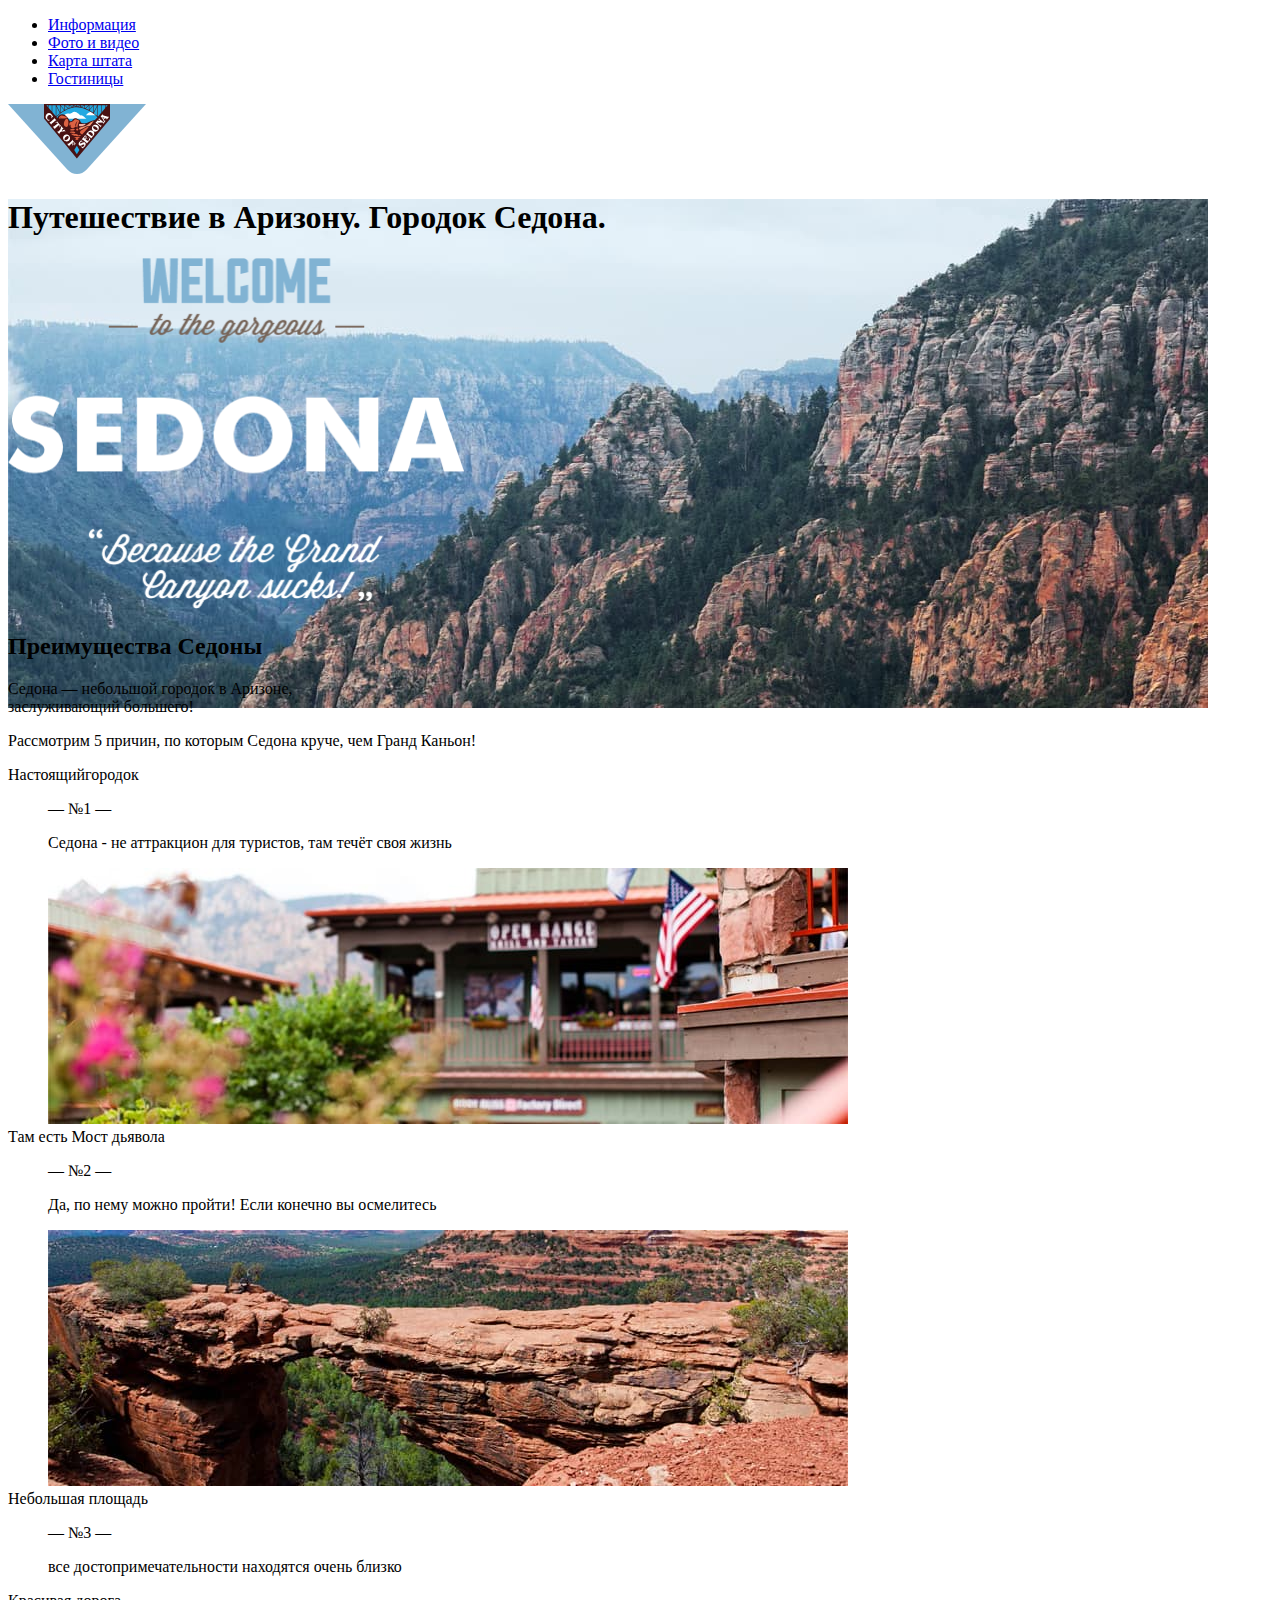
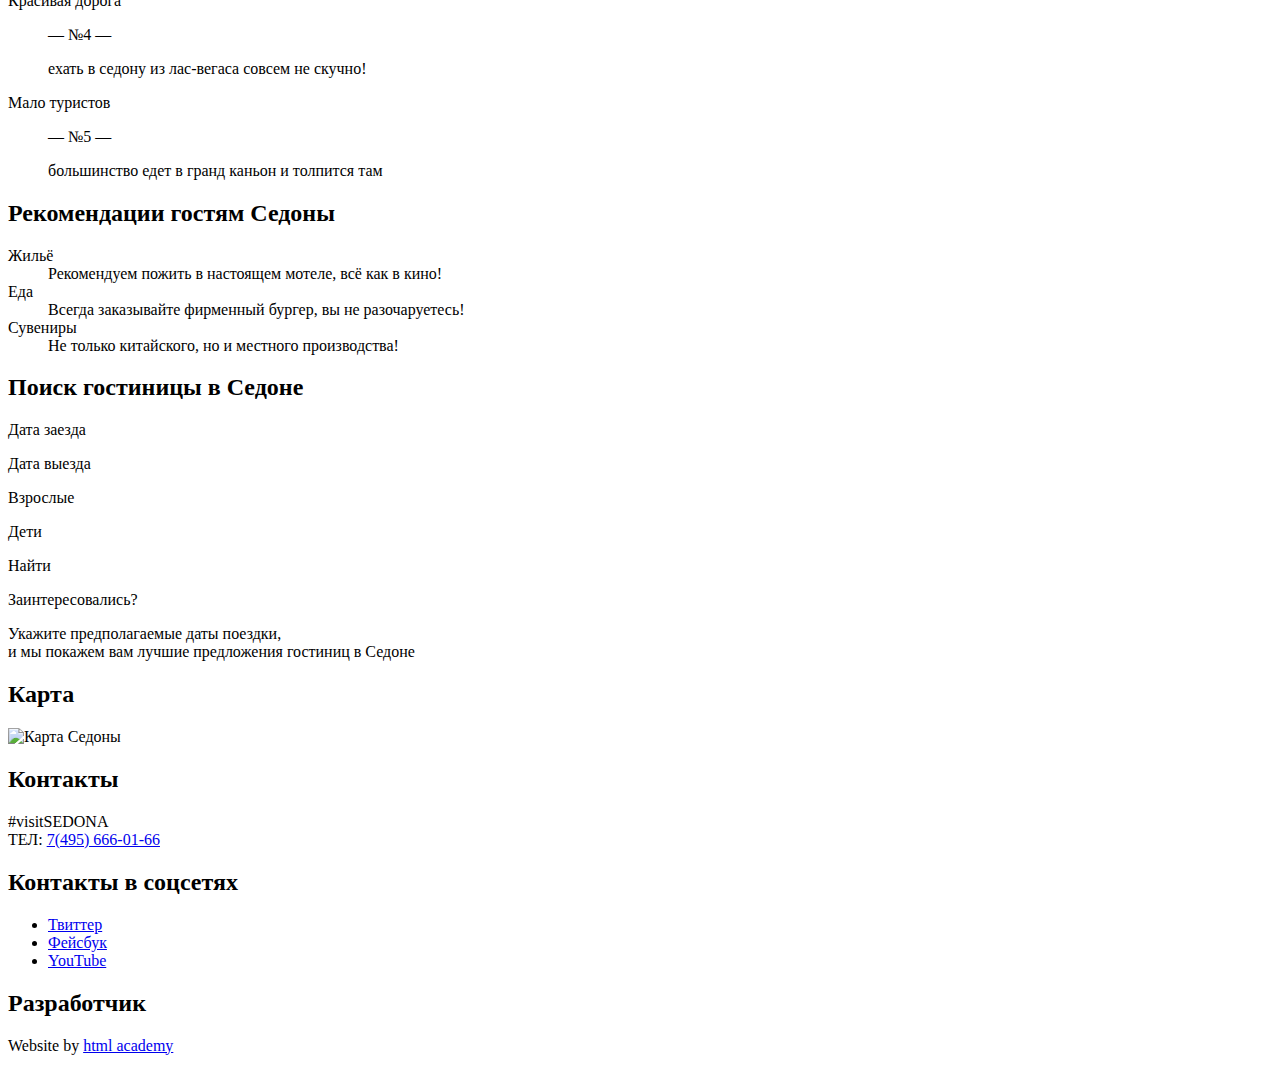
==== index.html @ 389f8aa3 "4. Начинаем готовить графику" ====
<!DOCTYPE html>
<html lang="ru">

<head>
  <meta charset="utf-8">
  <title>Седона. Путешествие в Аризону.</title>
  <style>
    main {
      background-color: white;;
      background-image: url("img/main-background.jpg");
      background-repeat: no-repeat;
    }
   </style>
</head>

<body>
  <header>
    <nav>
      <ul>
        <li><a href="#">Информация</a></li>
        <li><a href="#">Фото и видео</a></li>
        <li><a href="#">Карта штата</a></li>
        <li><a href="hotels.html">Гостиницы</a></li>
      </ul>
    </nav>
    <span><a><img src="img/index-logo.svg" alt="Логотип Седоны" width="138" height="70"></a></span>
  </header>
  <main>
    <section>
      <h1>Путешествие в Аризону. Городок Седона.</h1>
      <img src="img/welcome.png" 
           width="457" 
           height="351"
           alt="Добро пожаловать в прекрасную Седону! Потому что Гранд Каньон это полный отстой!">
    </section>
    <section>
      <h2>Преимущества Седоны</h2>
      <p>Седона — небольшой городок в Аризоне,<br>заслуживающий большего!</p>
      <p>Рассмотрим 5 причин, по которым Седона круче, чем Гранд Каньон!</p>
      <dl>
        <dt>
          Настоящийгородок
        </dt>
        <dd>
          <p>— №1 —</p>
          <p>Седона - не аттракцион для туристов, там течёт своя жизнь</p>
        </dd>
        <dd>
          <img src="img/real-city.jpg" 
               width="800" 
               height="256"
               alt="Уголок Седоны">
        </dd>
        <dt>
          Там есть Мост дьявола
        </dt>
        <dd>
          <p>— №2 —</p>
          <p>Да, по нему можно пройти! Если конечно вы осмелитесь</p>
        </dd>
        <dd>
          <img src="img/devil-bridge.jpg" 
               width="800" 
               height="256"
               alt="Мост дьявола. По факту просто скала с дырой.">
        </dd>        
        <dt>
          Небольшая площадь
        </dt>
        <dd>
          <p>— №3 —</p>
          <p>все достопримечательности находятся очень близко</p>
        </dd>        <dt>
          Красивая дорога
        </dt>
        <dd>
          <p>— №4 —</p>
          <p>ехать в седону из лас-вегаса совсем не скучно!</p>
        </dd>        <dt>
          Мало туристов
        </dt>
        <dd>
          <p>— №5 —</p>
          <p>большинство едет в гранд каньон и толпится там</p>
        </dd>
      </dl>
    </section>
    <section>
      <h2>Рекомендации гостям Седоны</h2>
      <dl>
        <dt>
          Жильё
        </dt>
        <dd>
          Рекомендуем пожить в настоящем мотеле, всё как в кино!
        </dd>
        <dt>
          Еда
        </dt>
        <dd>
          Всегда заказывайте фирменный бургер, вы не разочаруетесь!
        </dd>
        <dt>
          Сувениры
        </dt>
        <dd>
          Не только китайского, но и местного производства!
        </dd>
      </dl>
    </section>
    <section>
      <div>
        <h2>Поиск гостиницы в Седоне</h2>
        <p>Дата заезда</p>
        <p>Дата выезда</p>
        <p>Взрослые</p>
        <p>Дети</p>
        <p>Найти</p>
      </div>
      <div>
        <p>Заинтересовались?</p>
        <p>Укажите предполагаемые даты поездки,<br>и мы покажем вам лучшие предложения гостиниц в Седоне</p>
      </div>
    </section>
    <section>
      <h2>Карта</h2>
      <img src="img/map.png" alt="Карта Седоны" width="1200" height="474">
    </section>
  </main>
  <footer>
    <section>
      <h2>Контакты</h2>
      <p>
        #visitSEDONA<br>
        ТЕЛ: <a href="tel:+74956660166">7(495) 666-01-66</a>
      </p>
    </section>
    <section>
      <h2>Контакты в соцсетях</h2>
      <ul>
        <li>
          <a href="#">Твиттер</a>
        </li>
        <li>
          <a href="#">Фейсбук</a>
        </li>
        <li>
          <a href="#">YouTube</a>
        </li>
      </ul>
    </section>
    <section>
      <h2>Разработчик</h2>
      <p>
        <span>Website by</span>
        <span>
          <a href="https://htmlacademy.ru/intensive/htmlcss">html academy</a>
        </span>
      </p>
    </section>
  </footer>
</body>

</html>
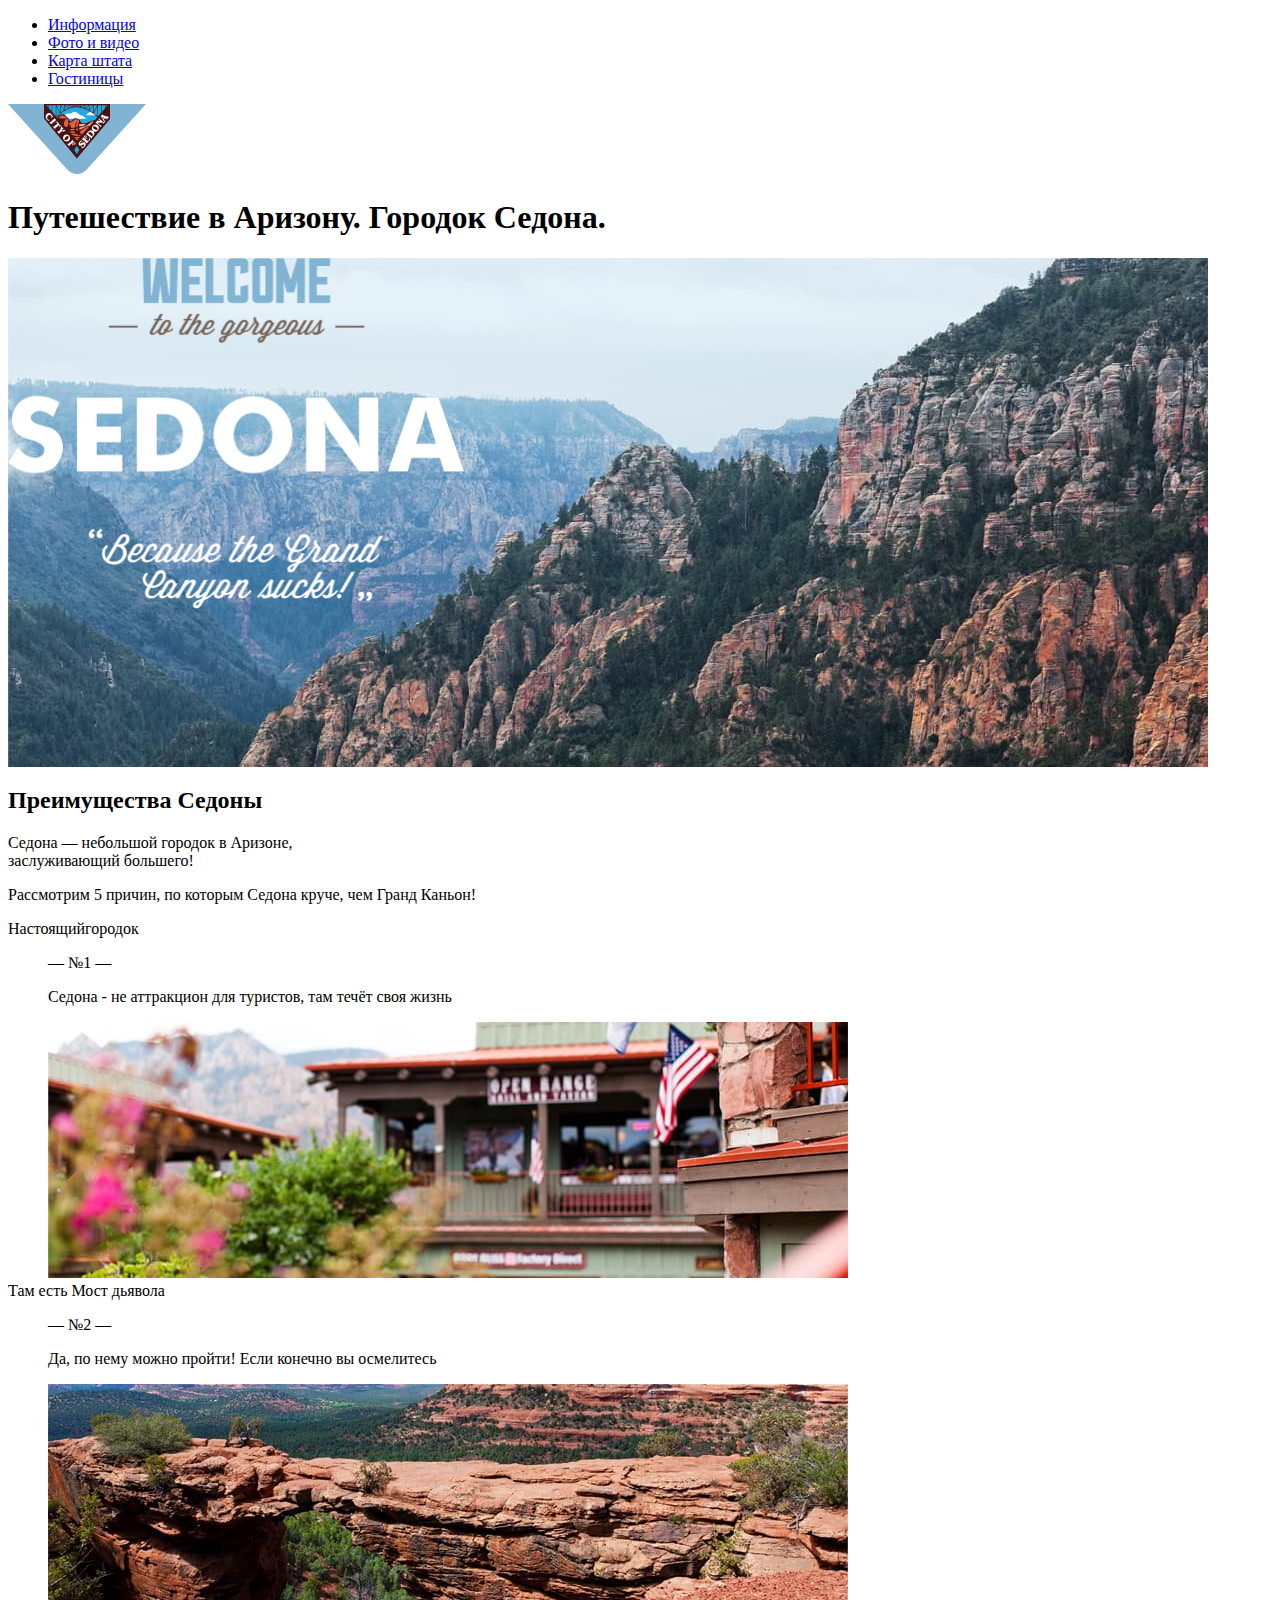
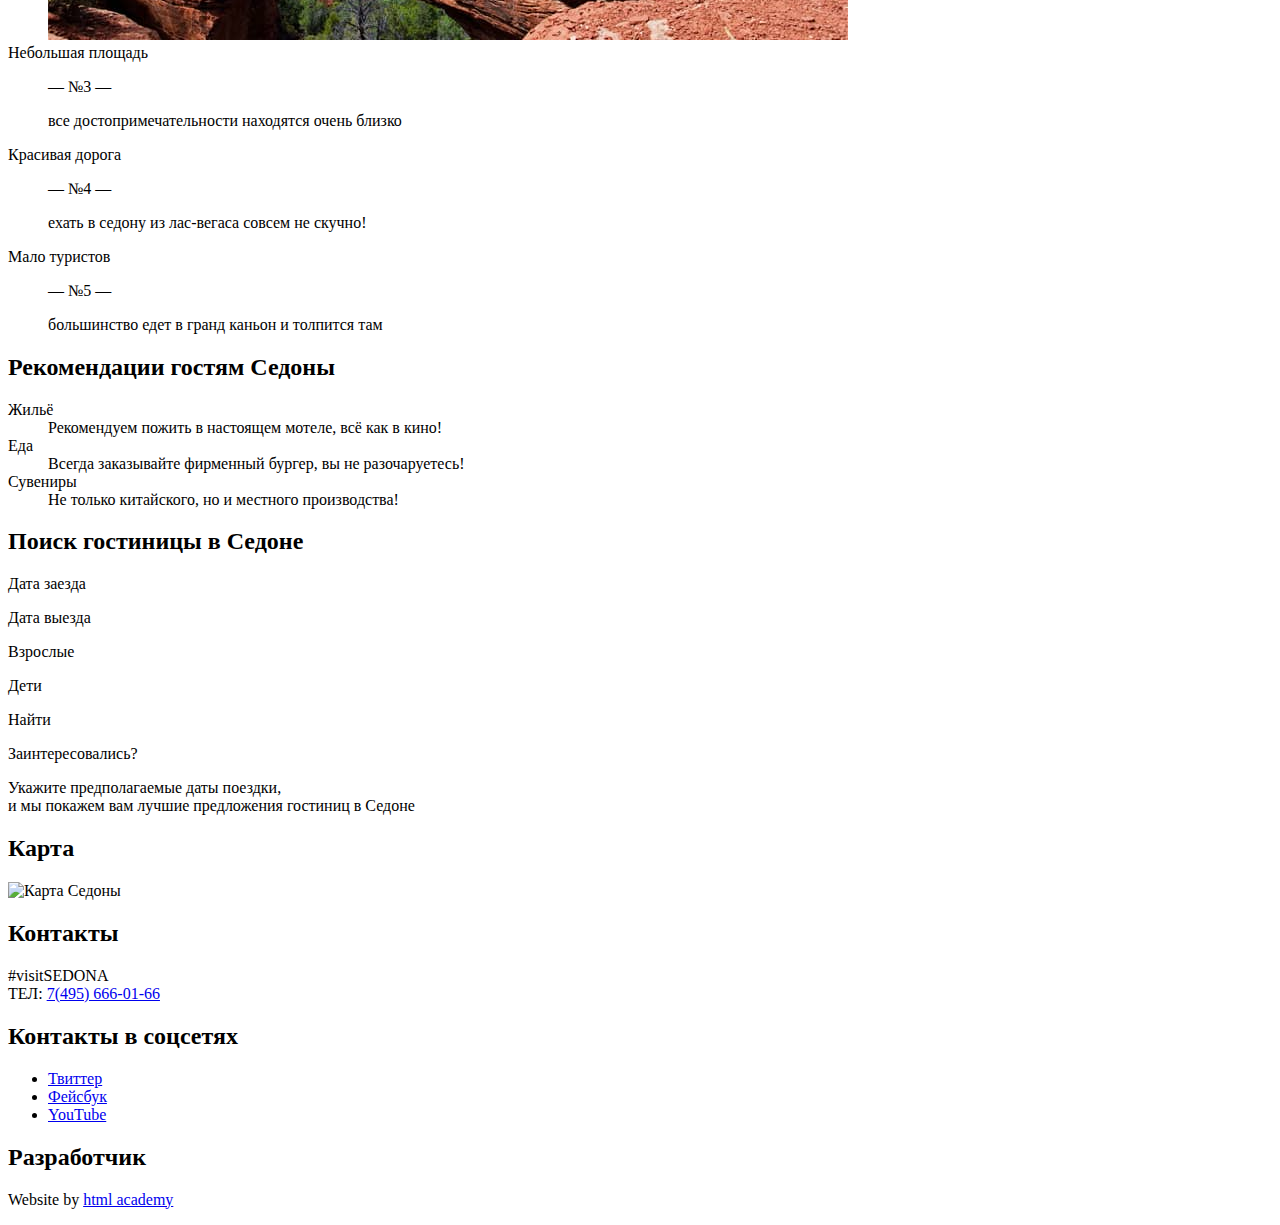
==== commit ed29e679: "4. Начинаем готовить графику. Добавил div для фона главной страницы" ====
--- a/index.html
+++ b/index.html
@@ -5,9 +5,12 @@
   <meta charset="utf-8">
   <title>Седона. Путешествие в Аризону.</title>
   <style>
-    main {
+    .welcome {
+      width: 1200px;
+      height: 509px;
       background-color: white;;
       background-image: url("img/main-background.jpg");
+      background-size: cover;
       background-repeat: no-repeat;
     }
    </style>
@@ -26,13 +29,13 @@
     <span><a><img src="img/index-logo.svg" alt="Логотип Седоны" width="138" height="70"></a></span>
   </header>
   <main>
-    <section>
-      <h1>Путешествие в Аризону. Городок Седона.</h1>
+    <h1>Путешествие в Аризону. Городок Седона.</h1>
+    <div class="welcome">
       <img src="img/welcome.png" 
            width="457" 
            height="351"
            alt="Добро пожаловать в прекрасную Седону! Потому что Гранд Каньон это полный отстой!">
-    </section>
+    </div>
     <section>
       <h2>Преимущества Седоны</h2>
       <p>Седона — небольшой городок в Аризоне,<br>заслуживающий большего!</p>
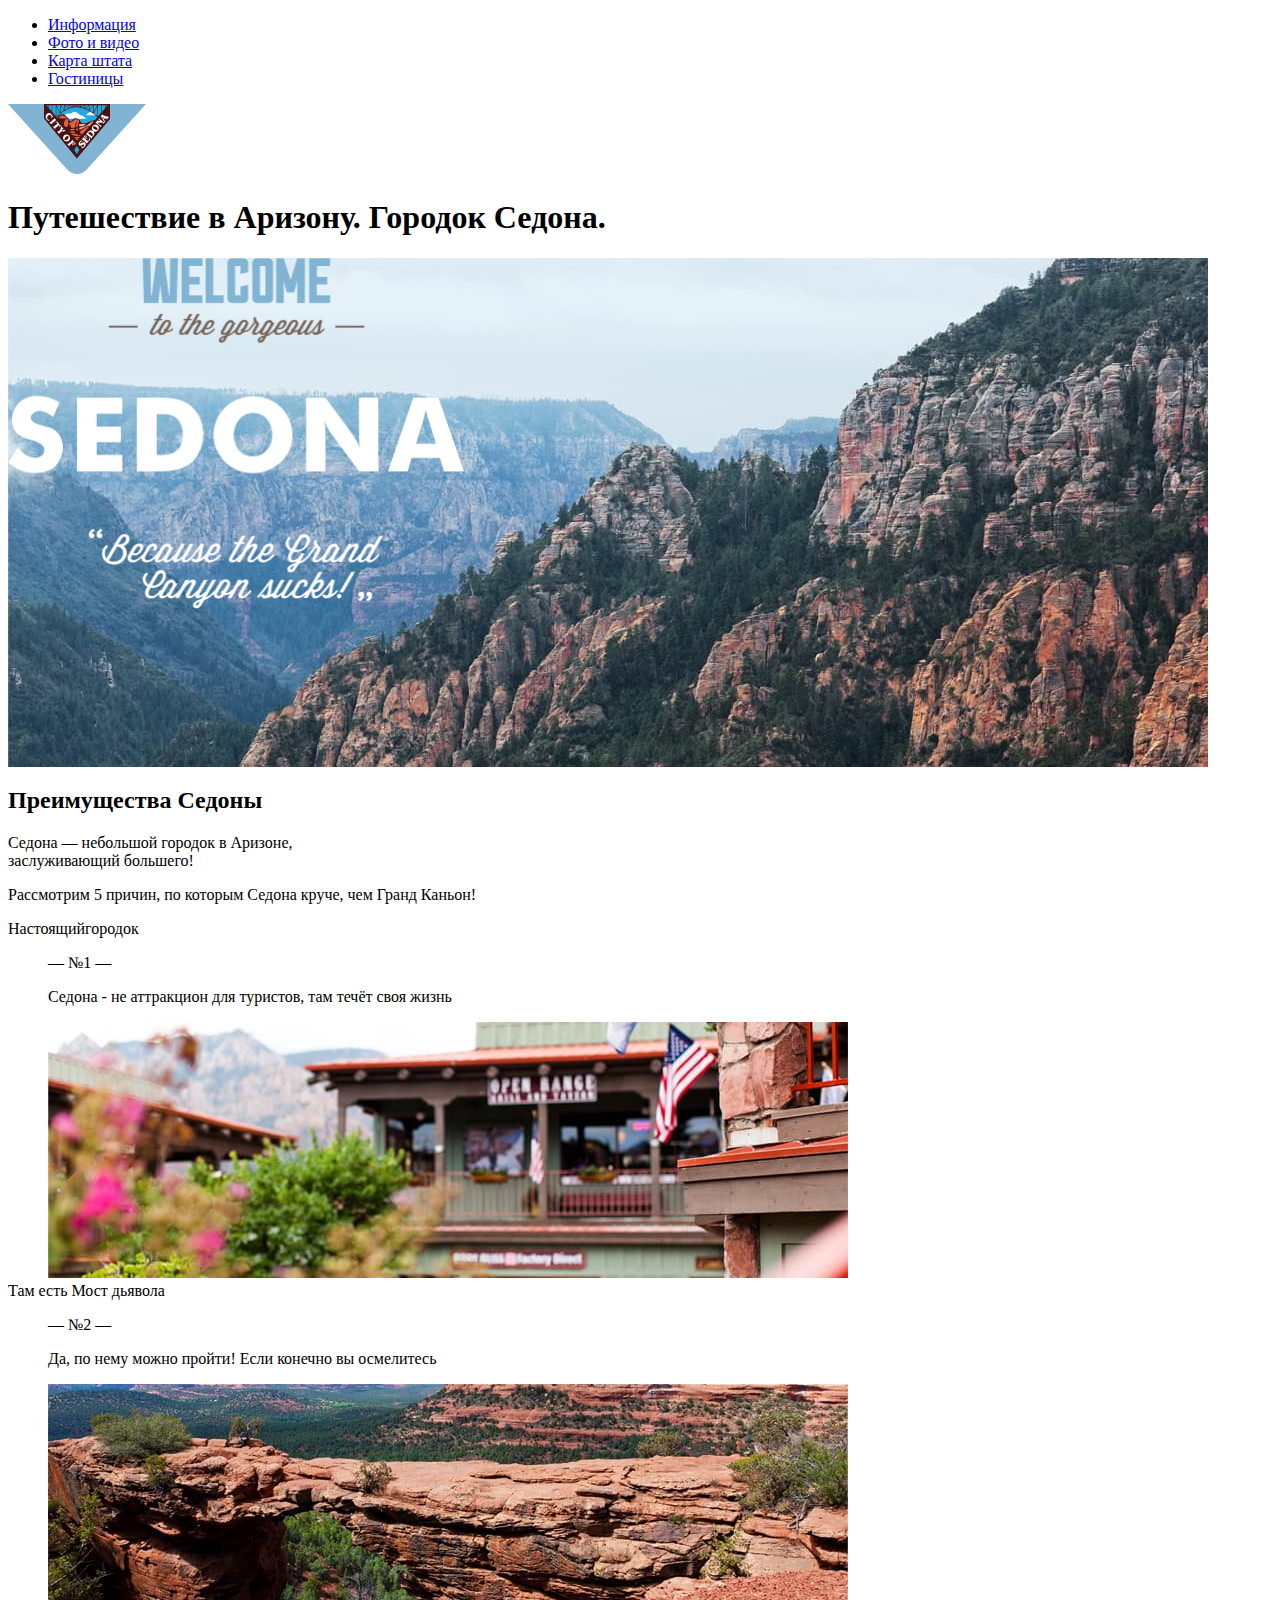
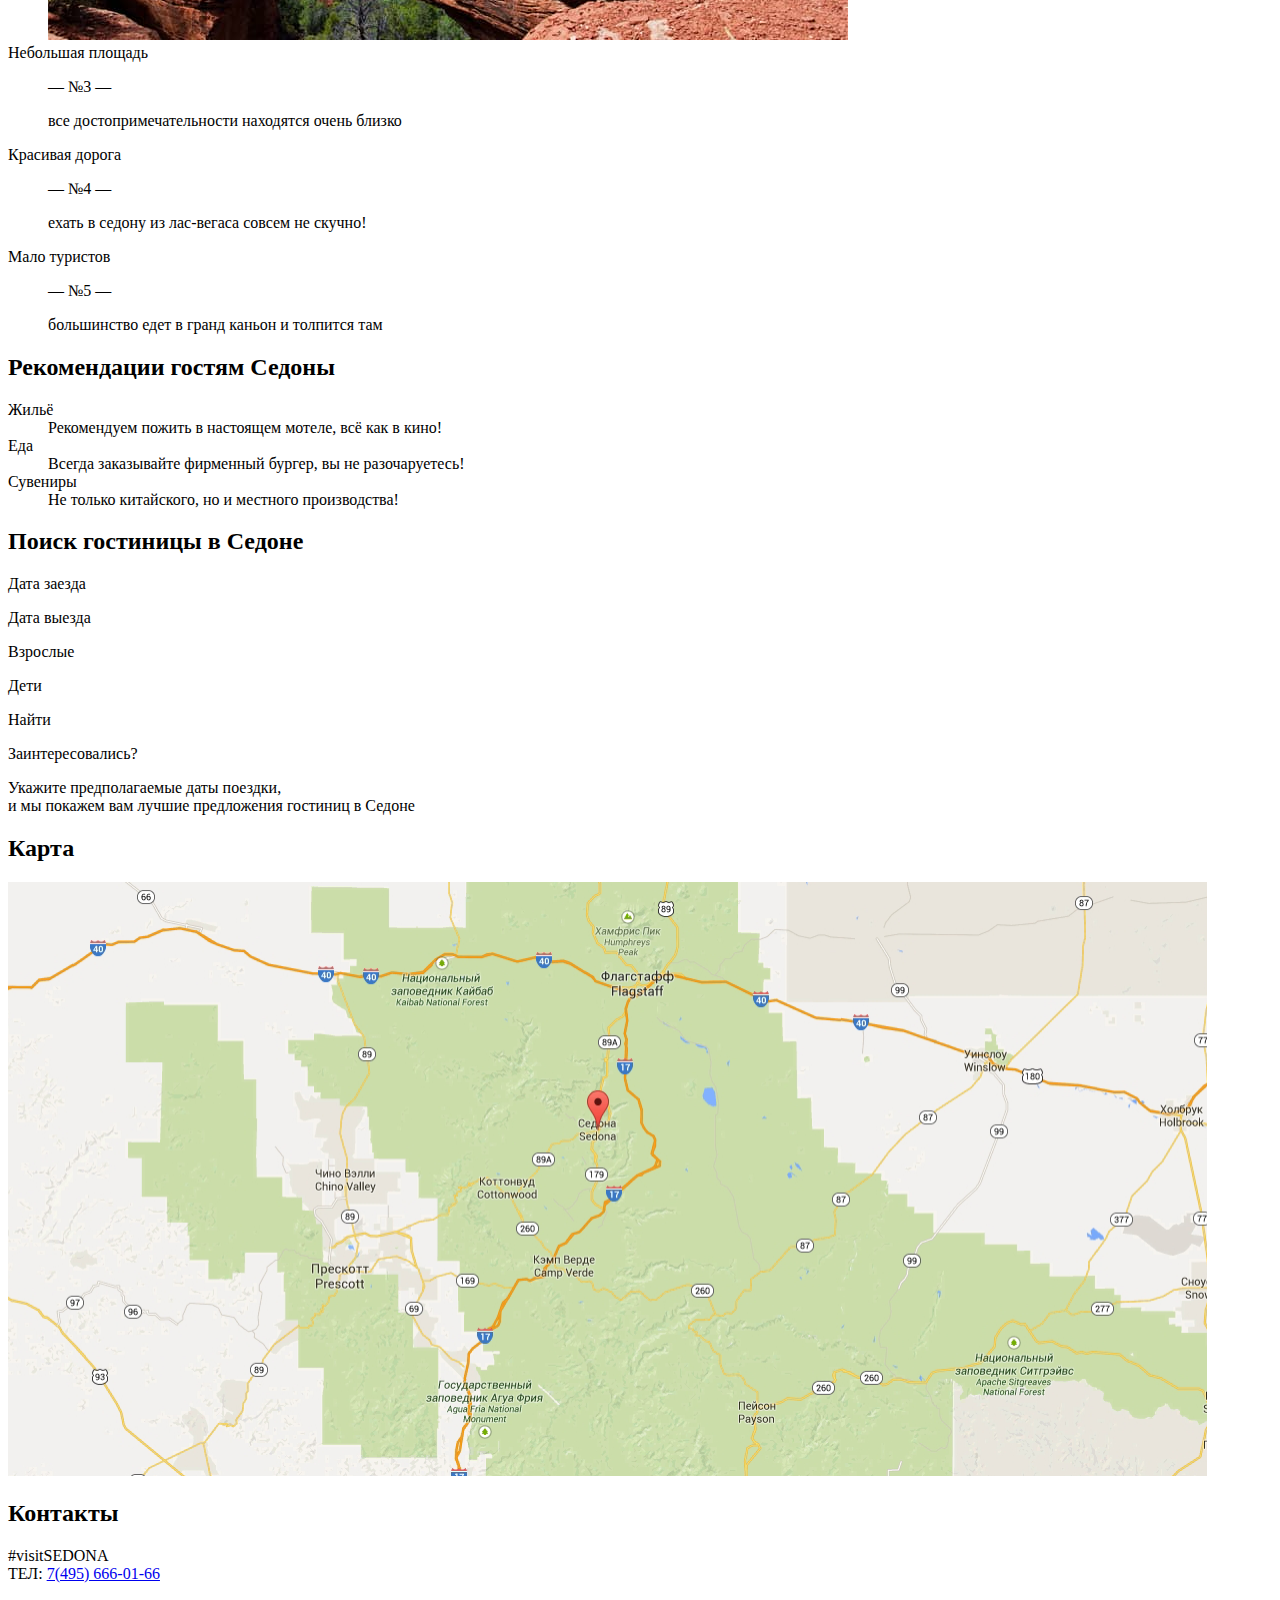
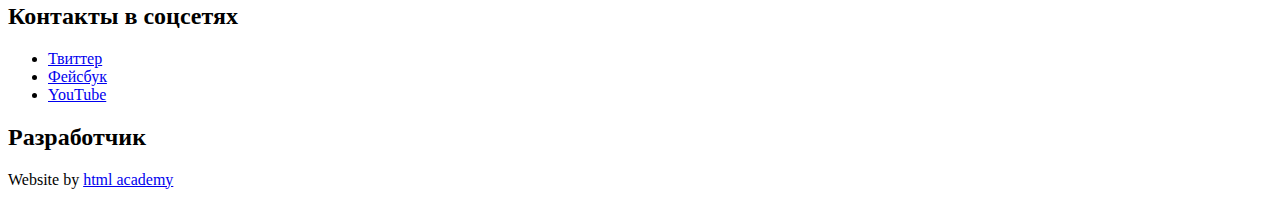
==== commit 03d2c839: "5. Продолжаем подготовку графики" ====
--- a/index.html
+++ b/index.html
@@ -8,8 +8,8 @@
     .welcome {
       width: 1200px;
       height: 509px;
-      background-color: white;;
-      background-image: url("img/main-background.jpg");
+      background-color: #5496BD;
+      background-image: url("img/index-background.jpg");
       background-size: cover;
       background-repeat: no-repeat;
     }
@@ -26,7 +26,7 @@
         <li><a href="hotels.html">Гостиницы</a></li>
       </ul>
     </nav>
-    <span><a><img src="img/index-logo.svg" alt="Логотип Седоны" width="138" height="70"></a></span>
+    <span><a><img src="img/sedona-logo.svg" alt="Логотип Седоны" width="138" height="70"></a></span>
   </header>
   <main>
     <h1>Путешествие в Аризону. Городок Седона.</h1>
@@ -55,8 +55,7 @@
                alt="Уголок Седоны">
         </dd>
         <dt>
-          Там есть -Мост дьявола
+          Там есть Мост дьявола
         </dt>
         <dd>
           <p>— №2 —</p>
@@ -128,7 +127,7 @@
     </section>
     <section>
       <h2>Карта</h2>
-      <img src="img/map.png" alt="Карта Седоны" width="1200" height="474">
+      <img src="img/map.png" alt="Карта Седоны" width="1199" height="594">
     </section>
   </main>
   <footer>
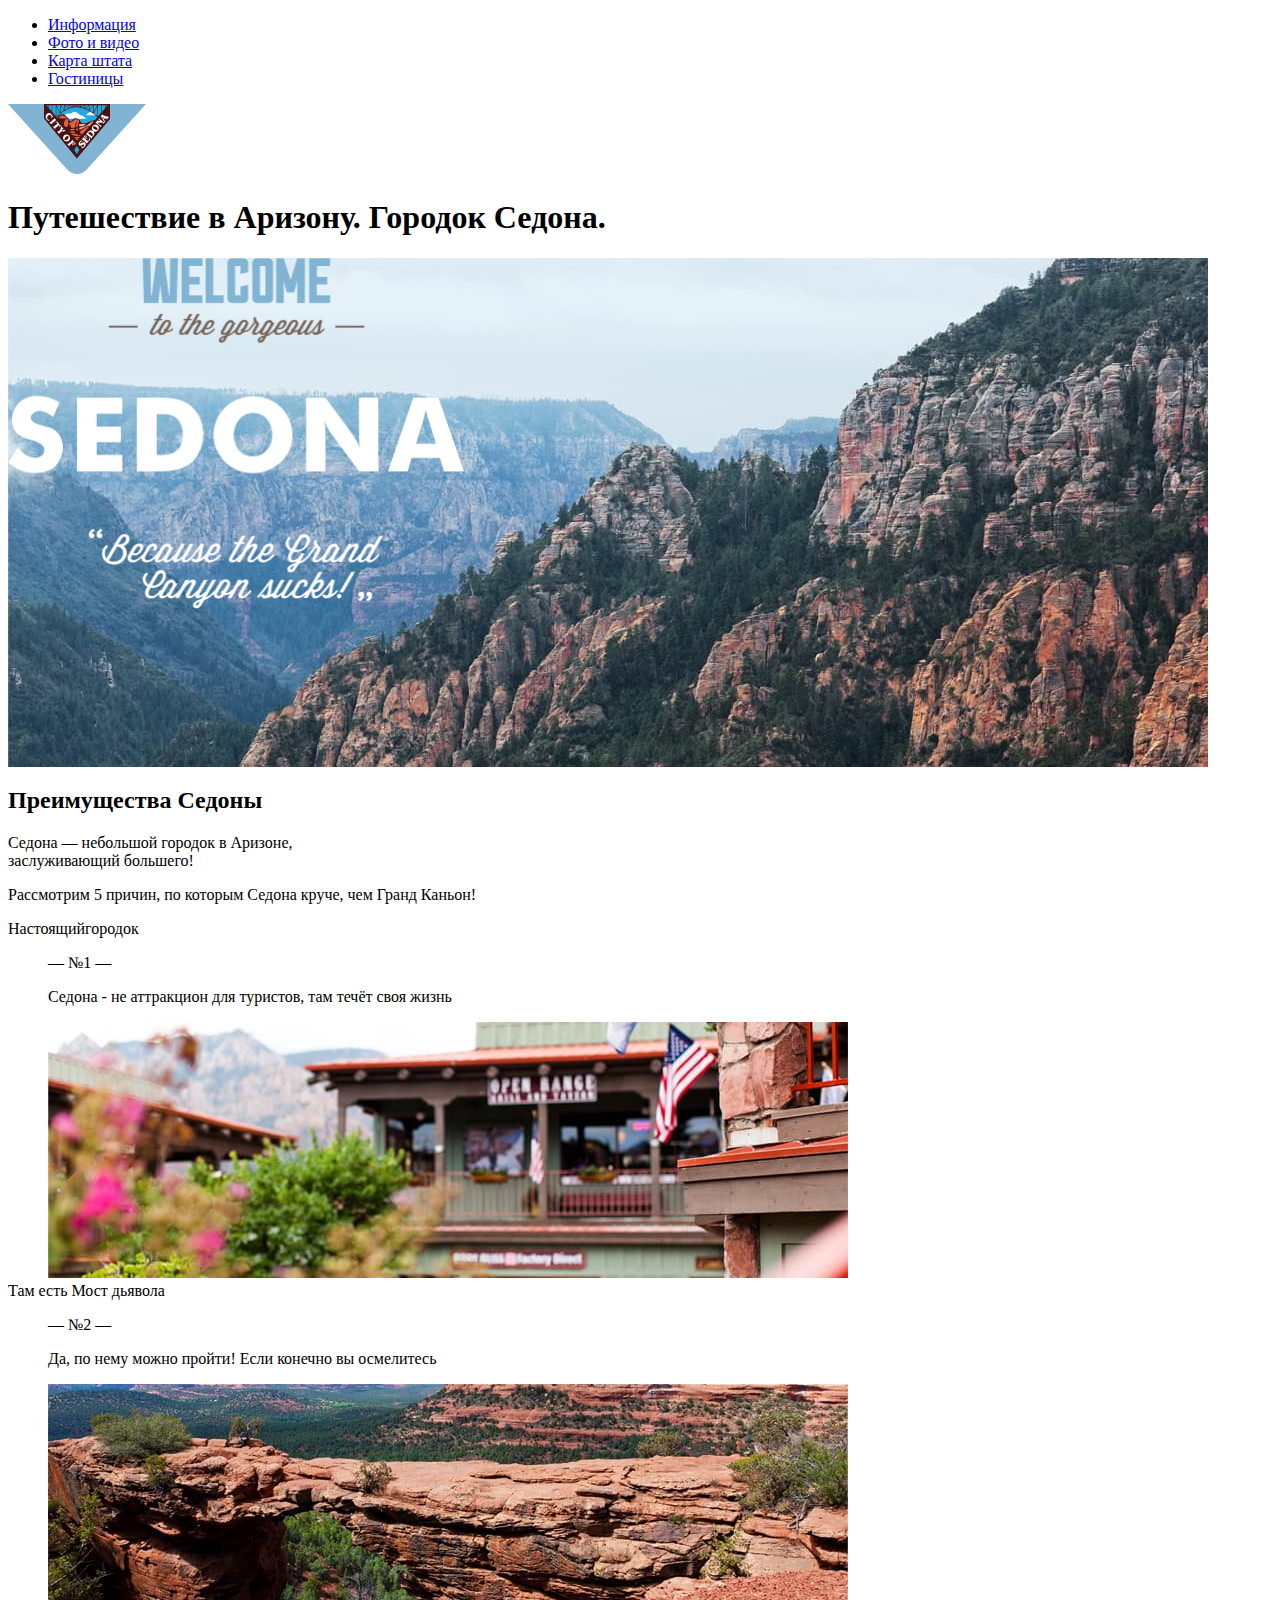
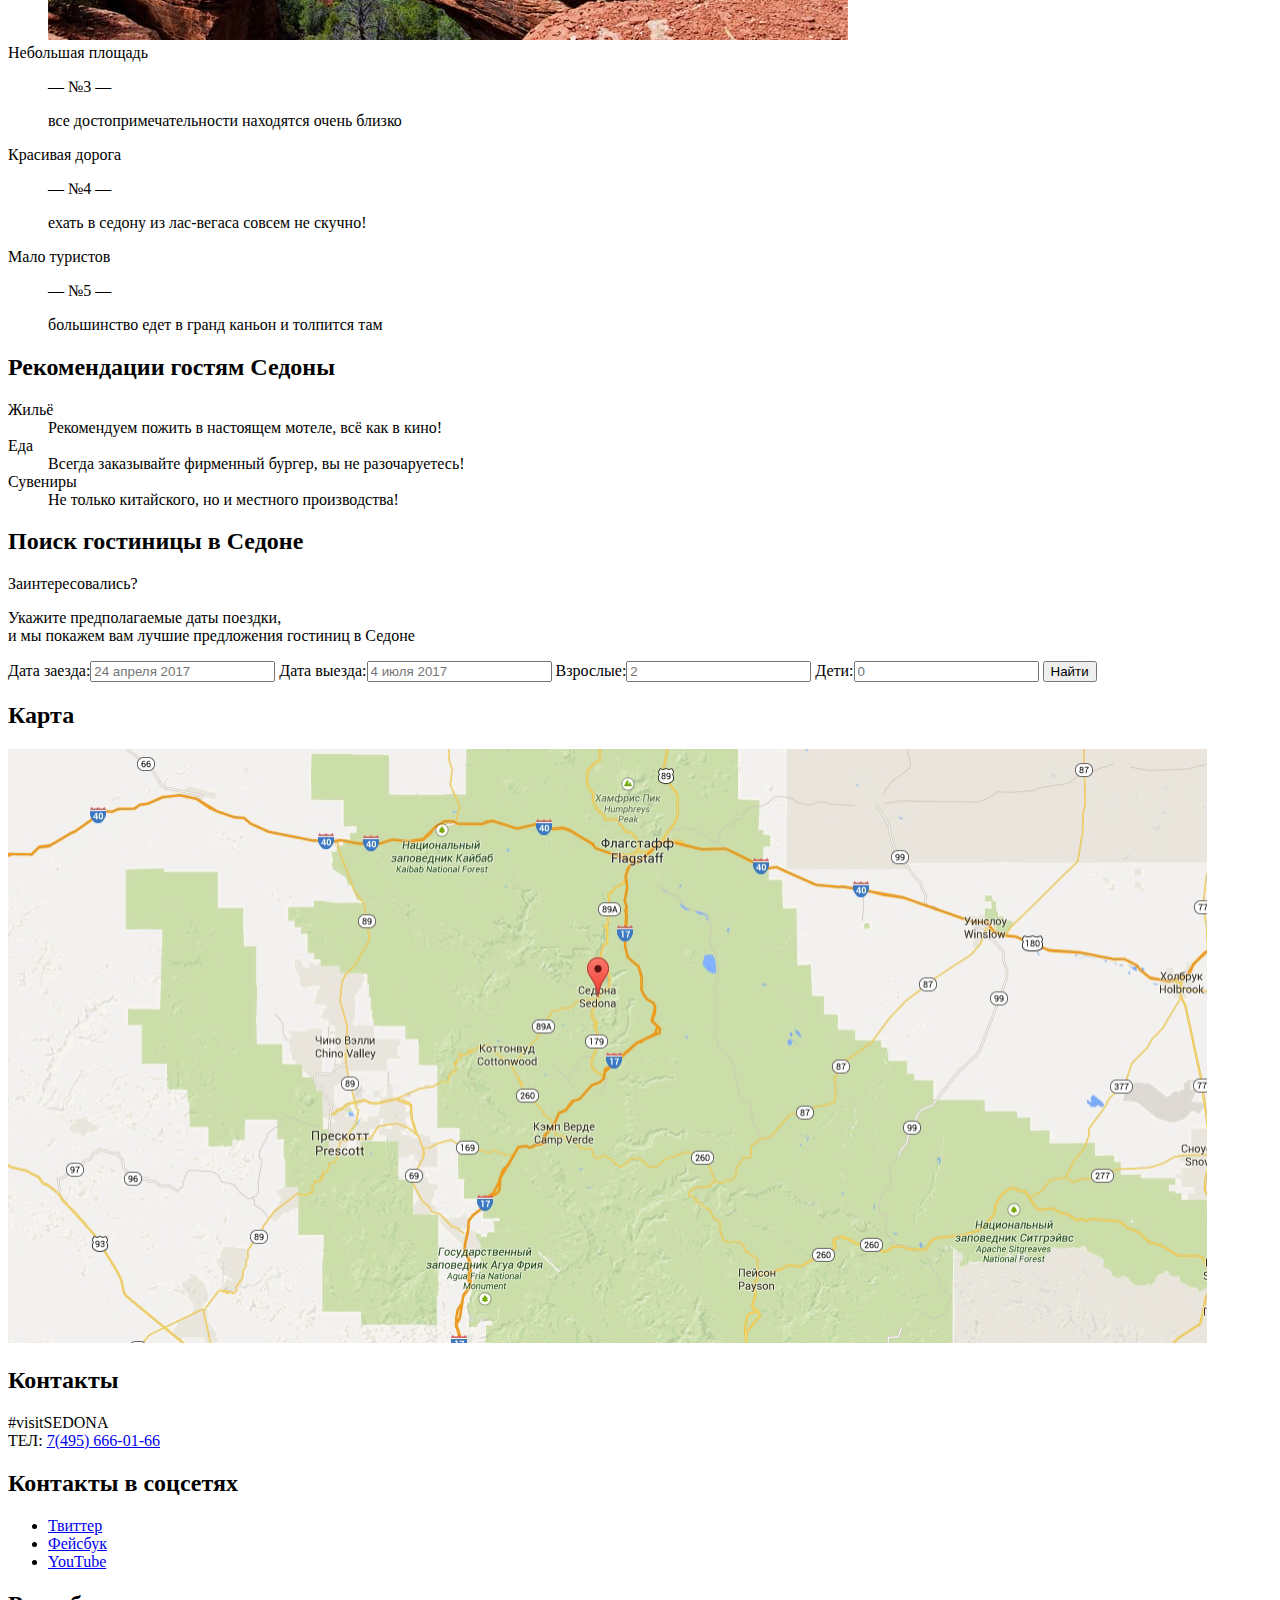
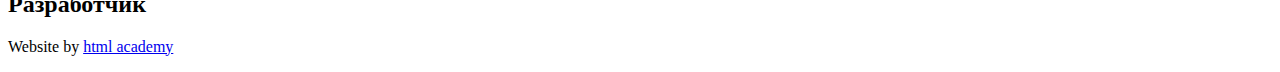
==== commit a5f5ec6b: "6. Продолжаем разметку" ====
--- a/index.html
+++ b/index.html
@@ -112,17 +112,19 @@
       </dl>
     </section>
     <section>
-      <div>
         <h2>Поиск гостиницы в Седоне</h2>
-        <p>Дата заезда</p>
-        <p>Дата выезда</p>
-        <p>Взрослые</p>
-        <p>Дети</p>
-        <p>Найти</p>
-      </div>
-      <div>
-        <p>Заинтересовались?</p>
-        <p>Укажите предполагаемые даты поездки,<br>и мы покажем вам лучшие предложения гостиниц в Седоне</p>
+        <div>
+          <p>Заинтересовались?</p>
+          <p>Укажите предполагаемые даты поездки,<br>и мы покажем вам лучшие предложения гостиниц в Седоне</p>
+        </div>
+        <div>
+          <form name="hotel-search" method="get" action="https://echo.htmlacademy.ru/"> 
+            <label for="field-enter-date">Дата заезда:</label><input type="text" name="enter-date"  id="field-enter-date" placeholder="24 апреля 2017">
+            <label for="field-exit-date">Дата выезда:</label><input type="text" name="exit-date"  id="field-exit-date" placeholder="4 июля 2017">
+            <label for="field-adults-number">Взрослые:</label><input type="text" name="adults-number"  id="field-adults-number" placeholder="2">
+            <label for="field-children-number">Дети:</label><input type="text" name="children-number"  id="field-children-number" placeholder="0">
+            <button type="submit">Найти</button>
+        </form>
       </div>
     </section>
     <section>
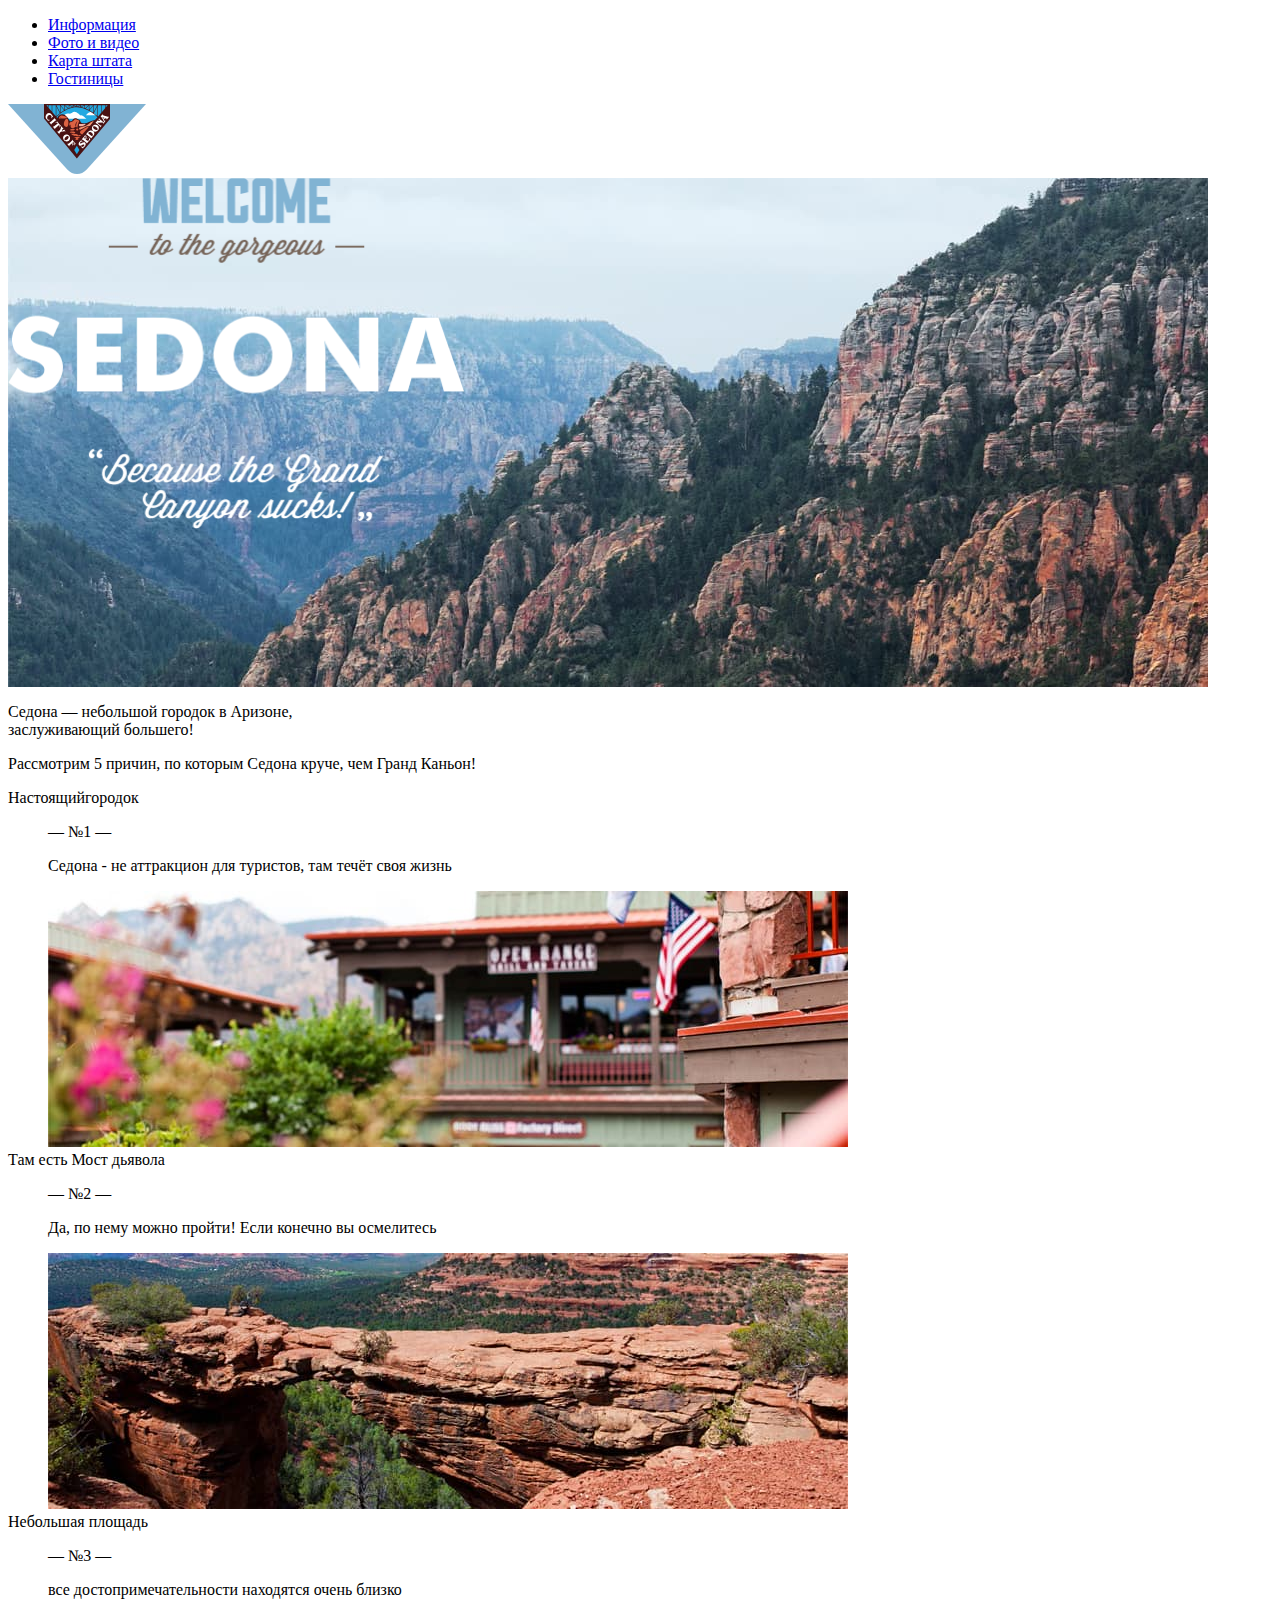
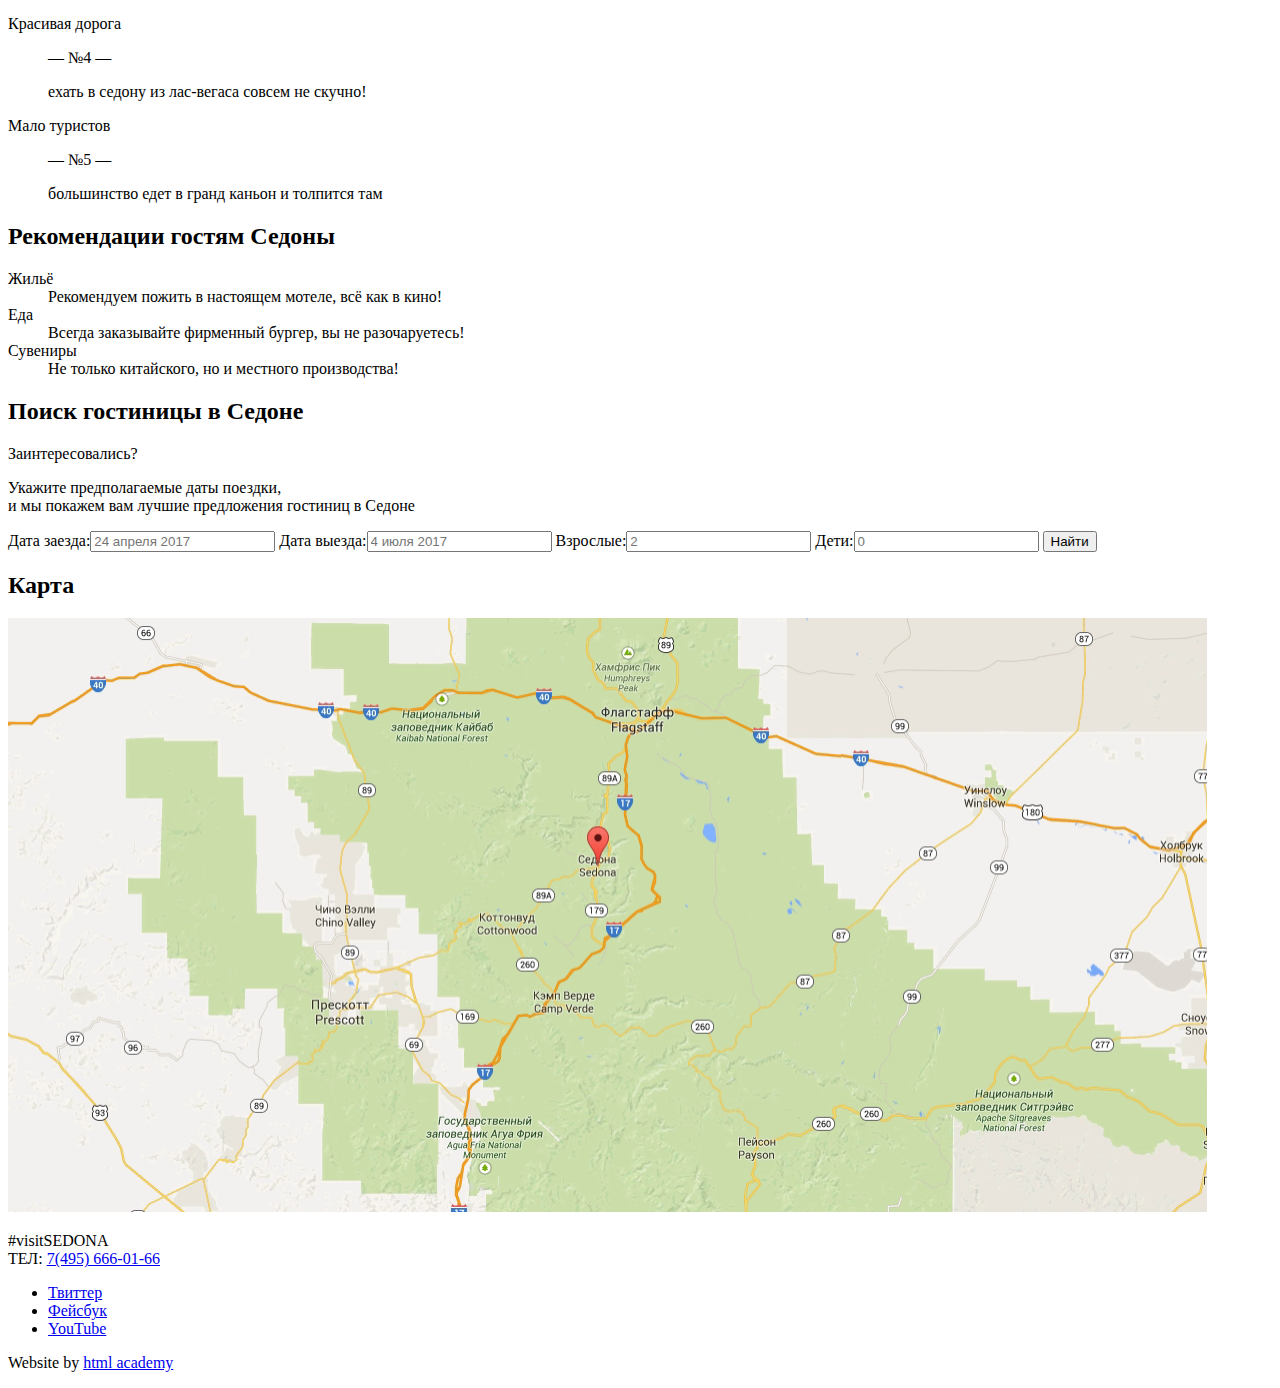
==== commit 141c0ebf: "6. Продолжаем разметку. Добавил класс visually-hidden" ====
--- a/index.html
+++ b/index.html
@@ -12,6 +12,17 @@
       background-image: url("img/index-background.jpg");
       background-size: cover;
       background-repeat: no-repeat;
+    }
+
+    .visually-hidden {
+      position: absolute;
+      width: 1px;
+      height: 1px;
+      margin: -1px;
+      border: 0;
+      padding: 0;
+      clip: rect(0 0 0 0);
+      overflow: hidden;
     }
    </style>
 </head>
@@ -29,7 +40,7 @@
     <span><a><img src="img/sedona-logo.svg" alt="Логотип Седоны" width="138" height="70"></a></span>
   </header>
   <main>
-    <h1>Путешествие в Аризону. Городок Седона.</h1>
+    <h1 class="visually-hidden">Путешествие в Аризону. Городок Седона.</h1>
     <div class="welcome">
       <img src="img/welcome.png" 
            width="457" 
@@ -37,7 +48,7 @@
            alt="Добро пожаловать в прекрасную Седону! Потому что Гранд Каньон это полный отстой!">
     </div>
     <section>
-      <h2>Преимущества Седоны</h2>
+      <h2 class="visually-hidden">Преимущества Седоны</h2>
       <p>Седона — небольшой городок в Аризоне,<br>заслуживающий большего!</p>
       <p>Рассмотрим 5 причин, по которым Седона круче, чем Гранд Каньон!</p>
       <dl>
@@ -134,14 +145,14 @@
   </main>
   <footer>
     <section>
-      <h2>Контакты</h2>
+      <h2 class="visually-hidden">Контакты</h2>
       <p>
         #visitSEDONA<br>
         ТЕЛ: <a href="tel:+74956660166">7(495) 666-01-66</a>
       </p>
     </section>
     <section>
-      <h2>Контакты в соцсетях</h2>
+      <h2 class="visually-hidden">Контакты в соцсетях</h2>
       <ul>
         <li>
           <a href="#">Твиттер</a>
@@ -155,7 +166,7 @@
       </ul>
     </section>
     <section>
-      <h2>Разработчик</h2>
+      <h2 class="visually-hidden">Разработчик</h2>
       <p>
         <span>Website by</span>
         <span>
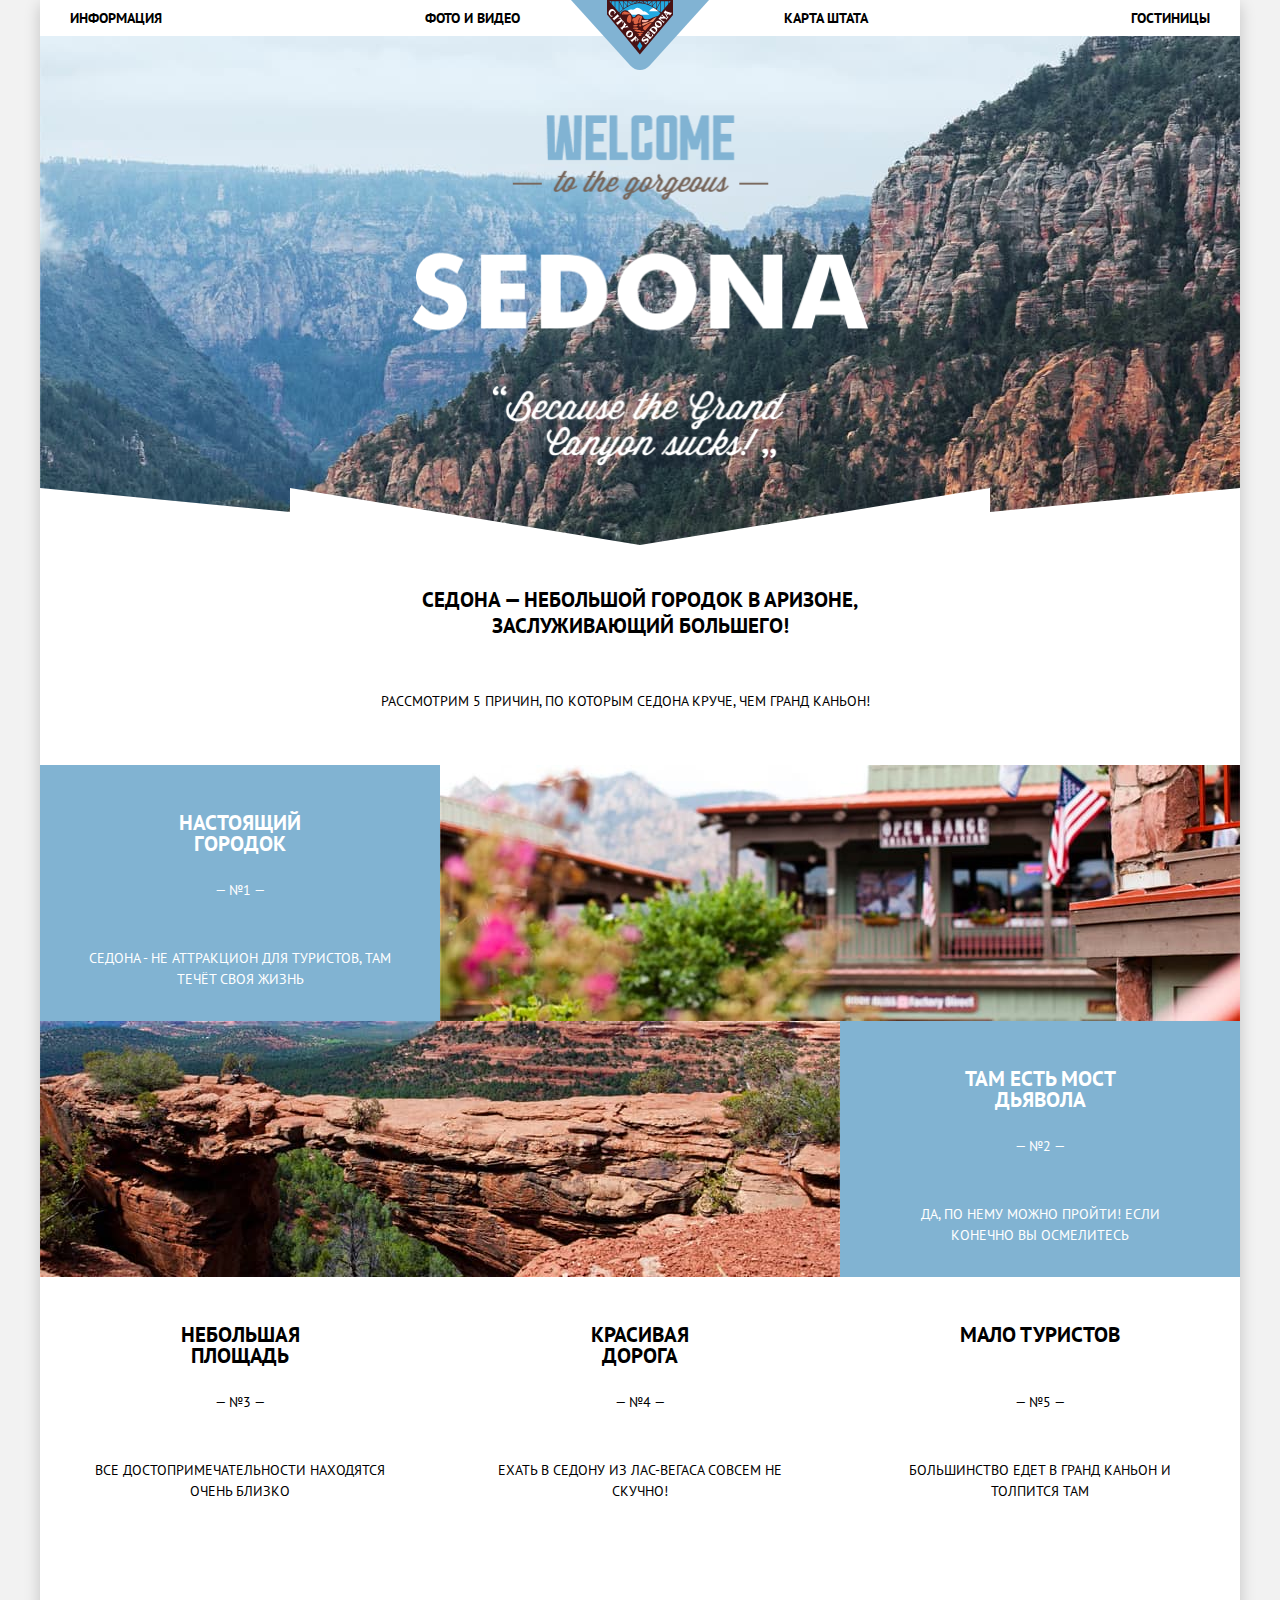
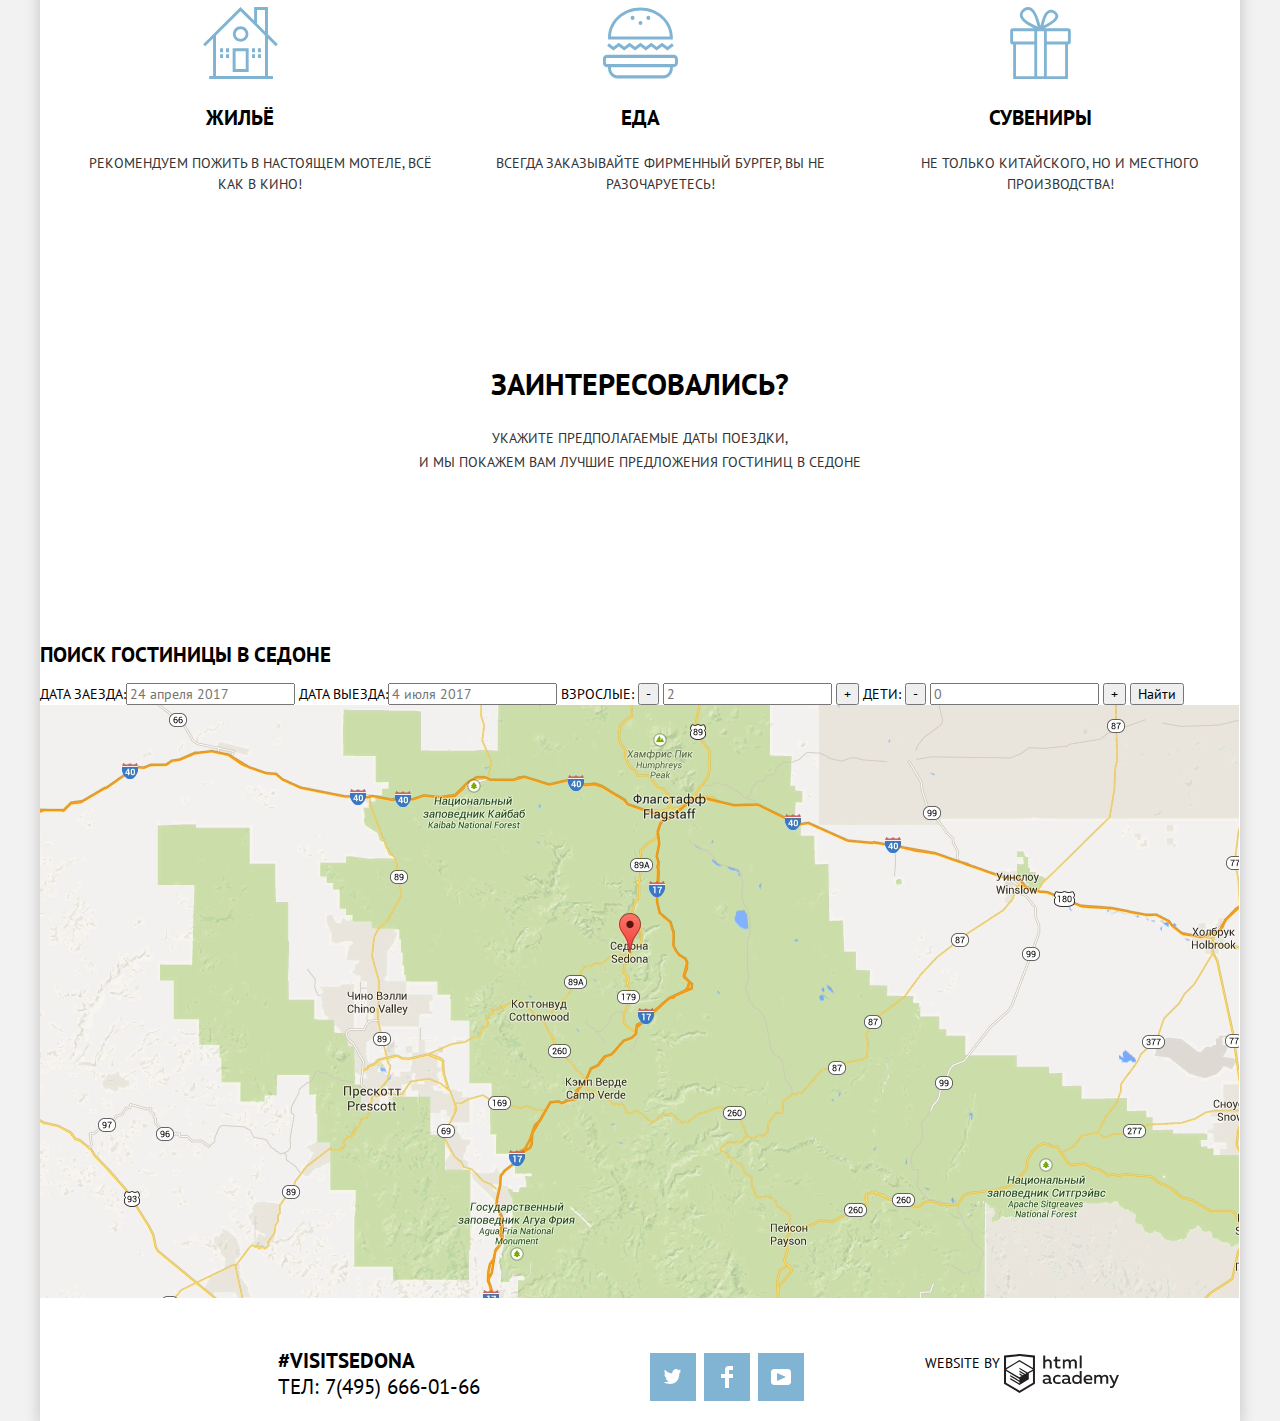
==== commit 494e8139: "8. Начинаем базовую стилизацию" ====
--- a/index.html
+++ b/index.html
@@ -4,177 +4,185 @@
 <head>
   <meta charset="utf-8">
   <title>Седона. Путешествие в Аризону.</title>
-  <style>
-    .welcome {
-      width: 1200px;
-      height: 509px;
-      background-color: #5496BD;
-      background-image: url("img/index-background.jpg");
-      background-size: cover;
-      background-repeat: no-repeat;
-    }
-
-    .visually-hidden {
-      position: absolute;
-      width: 1px;
-      height: 1px;
-      margin: -1px;
-      border: 0;
-      padding: 0;
-      clip: rect(0 0 0 0);
-      overflow: hidden;
-    }
-   </style>
+  <link href="css/normalize.css" rel="stylesheet">
+  <link href="https://fonts.googleapis.com/css2?family=PT+Sans:wght@400;700&display=swap" rel="stylesheet">
+  <link href="css/style.css" rel="stylesheet">
 </head>
 
 <body>
-  <header>
-    <nav>
-      <ul>
-        <li><a href="#">Информация</a></li>
-        <li><a href="#">Фото и видео</a></li>
-        <li><a href="#">Карта штата</a></li>
-        <li><a href="hotels.html">Гостиницы</a></li>
-      </ul>
-    </nav>
-    <span><a><img src="img/sedona-logo.svg" alt="Логотип Седоны" width="138" height="70"></a></span>
-  </header>
-  <main>
-    <h1 class="visually-hidden">Путешествие в Аризону. Городок Седона.</h1>
-    <div class="welcome">
-      <img src="img/welcome.png" 
-           width="457" 
-           height="351"
-           alt="Добро пожаловать в прекрасную Седону! Потому что Гранд Каньон это полный отстой!">
-    </div>
-    <section>
-      <h2 class="visually-hidden">Преимущества Седоны</h2>
-      <p>Седона — небольшой городок в Аризоне,<br>заслуживающий большего!</p>
-      <p>Рассмотрим 5 причин, по которым Седона круче, чем Гранд Каньон!</p>
-      <dl>
-        <dt>
-          Настоящийгородок
-        </dt>
-        <dd>
-          <p>— №1 —</p>
-          <p>Седона - не аттракцион для туристов, там течёт своя жизнь</p>
-        </dd>
-        <dd>
-          <img src="img/real-city.jpg" 
-               width="800" 
-               height="256"
-               alt="Уголок Седоны">
-        </dd>
-        <dt>
-          Там есть Мост дьявола
-        </dt>
-        <dd>
-          <p>— №2 —</p>
-          <p>Да, по нему можно пройти! Если конечно вы осмелитесь</p>
-        </dd>
-        <dd>
-          <img src="img/devil-bridge.jpg" 
-               width="800" 
-               height="256"
-               alt="Мост дьявола. По факту просто скала с дырой.">
-        </dd>        
-        <dt>
-          Небольшая площадь
-        </dt>
-        <dd>
-          <p>— №3 —</p>
-          <p>все достопримечательности находятся очень близко</p>
-        </dd>        <dt>
-          Красивая дорога
-        </dt>
-        <dd>
-          <p>— №4 —</p>
-          <p>ехать в седону из лас-вегаса совсем не скучно!</p>
-        </dd>        <dt>
-          Мало туристов
-        </dt>
-        <dd>
-          <p>— №5 —</p>
-          <p>большинство едет в гранд каньон и толпится там</p>
-        </dd>
-      </dl>
-    </section>
-    <section>
-      <h2>Рекомендации гостям Седоны</h2>
-      <dl>
-        <dt>
-          Жильё
-        </dt>
-        <dd>
-          Рекомендуем пожить в настоящем мотеле, всё как в кино!
-        </dd>
-        <dt>
-          Еда
-        </dt>
-        <dd>
-          Всегда заказывайте фирменный бургер, вы не разочаруетесь!
-        </dd>
-        <dt>
-          Сувениры
-        </dt>
-        <dd>
-          Не только китайского, но и местного производства!
-        </dd>
-      </dl>
-    </section>
-    <section>
+  <div class="main-wrapper">
+    <header class="main-header">
+      <nav class="main-navigation">
+        <a class="logo"><img src="img/sedona-logo.svg" alt="Логотип Седоны" width="138" height="70"></a>
+        <ul>
+          <li><a href="#">Информация</a></li>
+          <li><a href="#">Фото и видео</a></li>
+          <li><a href="#">Карта штата</a></li>
+          <li><a href="hotels.html">Гостиницы</a></li>
+        </ul>
+      </nav>
+    </header>
+    <main>
+      <h1 class="visually-hidden">Путешествие в Аризону. Городок Седона.</h1>
+      <div class="welcome">
+        <img src="img/welcome.png" width="457" height="351"
+          alt="Добро пожаловать в прекрасную Седону! Потому что Гранд Каньон это полный отстой!">
+      </div>
+      <section class="advantages">
+        <h2 class="visually-hidden">Преимущества Седоны</h2>
+        <p class="motto">Седона — небольшой городок в Аризоне,<br>заслуживающий большего!</p>
+        <p class="intro">Рассмотрим 5 причин, по которым Седона круче, чем Гранд Каньон!</p>
+        <dl class="advantages-list">
+          <div class="advantage-item illustrated">
+            <dt class="advantage-title">
+              Настоящий городок
+            </dt>
+            <dd>
+              <p class="advantage-number">— №1 —</p>
+              <p class="advantage-details">Седона - не аттракцион для туристов, там течёт своя жизнь</p>
+            </dd>
+            <dd class="picture">
+              <img src="img/real-city.jpg" width="800" height="256" alt="Уголок Седоны">
+            </dd>
+          </div>
+          <div class="advantage-item illustrated">
+            <dt class="advantage-title">
+              Там есть Мост дьявола
+            </dt>
+            <dd>
+              <p class="advantage-number">— №2 —</p>
+              <p class="advantage-details">Да, по нему можно пройти! Если конечно вы осмелитесь</p>
+            <dd class="picture">
+              <img src="img/devil-bridge.jpg" width="800" height="256"
+                alt="Мост дьявола. По факту просто скала с дырой.">
+            </dd>
+          </div>
+          <div class="advantage-item">
+            <dt class="advantage-title">
+              Небольшая площадь
+            </dt>
+            <dd>
+              <p class="advantage-number">— №3 —</p>
+              <p class="advantage-details">все достопримечательности находятся очень близко</p>
+            </dd>
+          </div>
+          <div class="advantage-item">
+            <dt class="advantage-title">
+              Красивая дорога
+            </dt>
+            <dd>
+              <p class="advantage-number">— №4 —</p>
+              <p class="advantage-details">ехать в седону из лас-вегаса совсем не скучно!</p>
+            </dd>
+          </div>
+          <div class="advantage-item">
+            <dt class="advantage-title">
+              Мало туристов
+            </dt>
+            <dd>
+              <p class="advantage-number">— №5 —</p>
+              <p class="advantage-details">большинство едет в гранд каньон и толпится там</p>
+            </dd>
+          </div>
+
+        </dl>
+      </section>
+
+
+      <section class="tips">
+        <!-- Наложить div поверх Причин-->
+        <h2 class="visually-hidden">Рекомендации гостям Седоны</h2>
+        <dl class="tips-list">
+          <div class="tip accomodation">
+            <dt class="tip-title">
+              Жильё
+            </dt>
+            <dd class="tip-details">
+              Рекомендуем пожить в настоящем мотеле, всё как в кино!
+            </dd>
+          </div>
+          <div class="tip meal">
+            <dt class="tip-title">
+              Еда
+            </dt>
+            <dd class="tip-details">
+              Всегда заказывайте фирменный бургер, вы не разочаруетесь!
+            </dd>
+          </div>
+          <div class="tip souvenirs">
+            <dt class="tip-title">
+              Сувениры
+            </dt>
+            <dd class="tip-details">
+              Не только китайского, но и местного производства!
+            </dd>
+          </div>
+        </dl>
+      </section>
+
+
+      <section class="hotel-search" style="display: flex; flex-direction: column;">
         <h2>Поиск гостиницы в Седоне</h2>
-        <div>
-          <p>Заинтересовались?</p>
+        <div class="interest" style="order: -1">
+          <h3>Заинтересовались?</h3>
           <p>Укажите предполагаемые даты поездки,<br>и мы покажем вам лучшие предложения гостиниц в Седоне</p>
         </div>
-        <div>
-          <form name="hotel-search" method="get" action="https://echo.htmlacademy.ru/"> 
-            <label for="field-enter-date">Дата заезда:</label><input type="text" name="enter-date"  id="field-enter-date" placeholder="24 апреля 2017">
-            <label for="field-exit-date">Дата выезда:</label><input type="text" name="exit-date"  id="field-exit-date" placeholder="4 июля 2017">
-            <label for="field-adults-number">Взрослые:</label><input type="text" name="adults-number"  id="field-adults-number" placeholder="2">
-            <label for="field-children-number">Дети:</label><input type="text" name="children-number"  id="field-children-number" placeholder="0">
+        <div class="search-popup">
+          <form class="search-form" name="hotel_search" method="get" action="https://echo.htmlacademy.ru/">
+            <label for="field_enter_date">Дата заезда:</label><input type="text" name="enter_date" id="field_enter_date"
+              placeholder="24 апреля 2017">
+            <label for="field_exit_date">Дата выезда:</label><input type="text" name="exit_date" id="field_exit_date"
+              placeholder="4 июля 2017">
+            <label for="field_adults_number">Взрослые:</label>
+            <button type="button" class="decrement">-</button>
+            <input type="text" name="adults_number" id="field_adults_number" placeholder="2">
+            <button type="button" class="increment">+</button>
+            <label for="field_children_number">Дети:</label>
+            <button type="button" class="decrement">-</button>
+            <input type="text" name="children_number" id="field_children_number" placeholder="0">
+            <button type="button" class="increment">+</button>
             <button type="submit">Найти</button>
-        </form>
-      </div>
-    </section>
-    <section>
-      <h2>Карта</h2>
-      <img src="img/map.png" alt="Карта Седоны" width="1199" height="594">
-    </section>
-  </main>
-  <footer>
-    <section>
-      <h2 class="visually-hidden">Контакты</h2>
-      <p>
-        #visitSEDONA<br>
-        ТЕЛ: <a href="tel:+74956660166">7(495) 666-01-66</a>
-      </p>
-    </section>
-    <section>
-      <h2 class="visually-hidden">Контакты в соцсетях</h2>
-      <ul>
-        <li>
-          <a href="#">Твиттер</a>
-        </li>
-        <li>
-          <a href="#">Фейсбук</a>
-        </li>
-        <li>
-          <a href="#">YouTube</a>
-        </li>
-      </ul>
-    </section>
-    <section>
-      <h2 class="visually-hidden">Разработчик</h2>
-      <p>
-        <span>Website by</span>
-        <span>
-          <a href="https://htmlacademy.ru/intensive/htmlcss">html academy</a>
-        </span>
-      </p>
-    </section>
-  </footer>
+          </form>
+        </div>
+      </section>
+      <section class="map">
+        <h2 class="visually-hidden">Карта</h2>
+        <img src="img/map.png" alt="Карта Седоны" width="1199" height="594">
+      </section>
+    </main>
+    <footer class="main-footer">
+      <section class="contacts">
+        <h2 class="visually-hidden">Контакты</h2>
+        <p>
+          <span class="hashtag">#visitSEDONA</span><br>
+          тел: <a href="tel:+74956660166">7(495) 666-01-66</a>
+        </p>
+      </section>
+      <section class="social-networks">
+        <h2 class="visually-hidden">Контакты в соцсетях</h2>
+        <ul class="social-icons">
+          <li>
+            <a class="twitter" href="#">Твиттер</a>
+          </li>
+          <li>
+            <a class="facebook" href="#">Фейсбук</a>
+          </li>
+          <li>
+            <a class="youtube" href="#">YouTube</a>
+          </li>
+        </ul>
+      </section>
+      <section class="developer">
+        <h2 class="visually-hidden">Разработчик</h2>
+        <p>
+          <span>Website by</span>
+          <span>
+            <a class="logo-academy" href="https://htmlacademy.ru/intensive/htmlcss">html academy</a>
+          </span>
+        </p>
+      </section>
+    </footer>
+  </div>
 </body>
 
 </html>--- a/css/style.css
+++ b/css/style.css
@@ -0,0 +1,462 @@
+/* Свойства отсортированы по алфавиту */
+
+:root {
+    --basic-black: black;
+    --basic-blue: #669EC0;
+    --basic-brown: #604E43;
+    --basic-gray: #ABABAB;
+    --basic-dark-blue: #5496BD;
+    --basic-dark-brown: #503E33;
+    --basic-dark-gray: #333333;
+    --basic-gray: #666666;
+    --basic-light-blue: #81B3D2;
+    --basic-light-brown: #766357;
+    --basic-light-gray: #f2f2f2;
+    --basic-red: #FF0000;
+    --basic-white: white;
+
+    --footer-logo-black: #231F20;
+    --footer-logo-gray: #BDBBBC;
+    --input-gray: #F2F2F2;
+    --input-dark-gray: #EBEBEB;
+    --menu-gray: rgba(0, 0, 0, 0.2);
+
+    --search-gray: rgba(0, 0, 0, 0.3);
+}
+
+/* Общие настройки */
+
+*, *::after, *::before {
+    box-sizing: border-box;
+}
+
+body {
+    background-color: var(--basic-light-gray);
+    color: var(--basic-black);
+    font-family:"PT Sans","Arial",sans-serif;
+    font-size: 14px;
+    font-weight: normal;
+    line-height: 21px;
+    min-width: 1200px;
+    padding:0 10px;
+    text-transform:uppercase;
+} 
+
+a {
+    color: var(--basic-black);
+    text-decoration: none;
+}
+  
+img {
+    height: auto;
+    max-width: 100%;
+    margin: 0 auto;
+}
+
+ul {
+    list-style:none;
+}
+
+/* Строка навигации вверху экрана */
+
+.logo {
+    box-sizing: content-box;
+    left: calc(50% - 138px / 2);
+    position: absolute;
+    top: 0;
+    width: 138px;
+  }
+
+.main-wrapper {
+    background-clip: content-box;
+    background-color: var(--basic-white);
+    box-shadow: 0 5px 15px 0 rgba(0, 1, 1, .2);
+    margin: auto;
+    width: 1200px;
+}
+
+.main-navigation {
+    background-color: transparent;
+    font-weight: bold;
+    line-height: 26px;
+}
+
+.main-navigation ul {
+    display: flex;
+    justify-content: space-between;
+    margin: 0;
+    padding: 5px 30px;
+}
+
+.main-navigation a:not([href]) {
+    color: var(--basic-light-brown);
+}
+
+.main-navigation a:hover {
+    color: var(--basic-light-blue);
+}
+
+.main-navigation a:active {
+    color: var(--menu-gray);
+}
+
+/* Большое изображение на главной странице */
+
+.welcome {
+    background: url("../img/intro-mask.svg") no-repeat 0 452px,
+                url("../img/index-background.jpg") no-repeat left top / cover;
+    background-color: #5496BD;
+    display: flex;
+    height: 509px;
+}
+
+.welcome img {
+    margin: auto;
+}
+
+/* Вступление */
+
+.motto {
+    font-size: 21px;
+    font-weight: bold;
+    height: 80px;
+    line-height: 26px;
+    margin-left: auto;
+    margin-right: auto;
+    margin-top: 42px;
+    text-align: center;
+    width: 470px;
+}
+
+.intro {
+    font-size: 14px;
+    font-weight: normal;
+    height: 26px;
+    line-height: 26px;
+    margin: 17px auto 51px;
+    width: 519px;
+}
+
+/* 5 причин, по которым Седона круче, чем Гранд Каньон */
+
+.advantages-list {
+    display: flex; 
+    flex-wrap: wrap;
+}
+
+.advantage-item {
+    color: var(--basic-black);
+    display: flex; 
+    flex-direction: column;
+    flex-wrap: wrap;
+    height: 256px;    
+    margin: 0;
+    padding: 0;
+    width: 400px; 
+}
+
+.advantage-item.illustrated {
+    background-color: var(--basic-light-blue);
+    color: var(--basic-white);
+    width: 1200px;
+}
+
+.advantage-item dt, 
+.advantage-item dd {
+    display: block;
+    margin: 0;
+    padding: 0;
+    width: 400px;
+}
+
+.advantage-item .picture {
+    width: 800px;
+}
+
+.advantage-item:nth-child(2) .picture {
+    order: -1;
+}
+
+.advantage-item .advantage-title {
+    font-size: 21px;
+    font-weight: bold;
+    height: 43px;
+    line-height: 21px;
+    margin: 0 auto;
+    margin-top: 47px;
+    text-align: center;
+    width: 160px;
+}
+
+.advantage-item .advantage-number {
+    font-size: 14px;
+    font-weight: normal;
+    height: 21px;
+    line-height: 21px;
+    margin: 0 auto;
+    margin-top: 25px;
+    text-align: center;
+    width: 51px;
+    white-space: nowrap;
+}
+
+.advantage-item .advantage-details {
+    font-size: 14px;
+    font-weight: normal;
+    height: 43px;
+    line-height: 21px;
+    margin: 0 auto;
+    margin-top: 47px;
+    text-align: center;
+    width: 305px;
+}
+
+/* Советы гостям Седоны*/
+
+.tips-list {
+    display: flex;
+}
+
+.tip {
+    background-repeat: no-repeat;
+    background-size: 75px 72px;
+    background-position: 50% 60px;
+    height: 330px;
+    margin: 0;
+    padding: 0;
+    text-align: center;
+    width: 400px;
+}
+
+.tip dt {
+    font-size: 21px;
+    font-weight: bold;
+    margin-bottom: 0;
+    margin-top: 160px;
+}
+
+.tip dd {
+    color: var(--basic-dark-gray);
+    font-size: 14px;
+    font-weight: normal;
+    padding-bottom: 82px;
+    padding-top: 25px;
+}
+
+.accomodation {
+    background-image: url(../img/accomodation.svg);
+}
+
+.meal {
+    background-image: url(../img/meal.svg);
+}
+
+.souvenirs {
+    background-image: url(../img/souvenirs.svg);
+}
+
+/* Заинтересовались? */
+
+.interest {
+    margin-top: 51px;
+    margin-left: auto;
+    margin-right: auto;
+    padding: 0;
+    text-align: center;
+    margin-bottom: 139px;
+}
+
+.interest h3 {
+    font-size: 30px;
+    font-weight: bold;
+    line-height: 24px;    
+}
+
+.interest p {
+    color: var(--basic-dark-gray);  
+    font-size: 14px;
+    font-weight: normal;
+    line-height: 24px; 
+}
+
+/* Форма расширенного поиска */
+
+.form-filter {
+    background-color: #5496BD;
+    background-image: url("../img/hotels-background.jpg");
+    background-repeat: no-repeat;
+    background-size: cover;
+    color: white;
+    display: flex;
+    justify-content: flex-start;
+}
+
+.filter-checkboxes {
+    border: none;
+    display: flex;
+    flex-direction: column;
+}
+
+.filter-slider-set {
+    border: none;
+    flex-grow: 1;
+    text-align: right;
+}
+
+/* Три результата поиска*/
+
+.results {
+    display: flex;
+    flex-direction: column;
+    margin-left: 73px;
+}
+
+.result-item {
+    display: flex;
+    height: 90px;
+    margin-top: 30px;
+    margin-bottom: 30px;
+}
+
+.result-photo {
+    order: -1;
+}
+
+.result-description {
+    display: flex;
+    flex-direction: column;
+    justify-content: space-between; 
+    width: 400px;   
+    padding-left: 30px;
+}
+
+.result-description .title {
+    color:var(--basic-black);
+    font-size:21px;
+    line-height:26px;
+    margin: 0;
+    padding: 0;
+}
+
+.result-description .row-1 p,
+.result-description .row2 p{
+    margin: 0;
+    padding: 0;
+}
+
+.result-description .price, 
+.result-description .category,
+.result-description .details,
+.result-description .booking {
+    color: var(--basic-dark-gray);
+    display: inline-block;
+    font-size: 14px;
+    font-weight: normal;
+    line-height: 21px;
+    padding-right: 7px;
+    width: 110px;
+}
+
+.result-description .button
+ {
+    color:#fff;
+    font-weight: bold;    
+    padding:3px 16px;
+    text-align:center
+}
+
+.result-description .details {
+    background-color:#81b3d2;
+}
+
+.result-description .booking {
+    background-color:#604e43;
+    width: 142px;
+}
+
+.result-level {
+    align-items: flex-end;
+    display: flex;
+    flex-direction: column;
+    justify-content: space-between;
+    flex-grow: 1;
+}
+
+/* Футер внизу сраницы*/
+
+.main-footer {
+    align-items: baseline;
+    display: flex;
+    justify-content: space-evenly;
+}
+
+.contacts p {
+    color: var(--basic-black);
+    font-size:21px;
+    line-height:26px; 
+    padding-left: 117px;
+    padding-top: 23px;
+}
+
+.hashtag {
+    font-weight: bold;
+}
+
+.social-icons {
+    display:flex;
+    justify-content: center;
+}
+
+.social-icons a {
+   display: inline-block;
+   background-color: var(--basic-light-blue);
+   background-repeat: no-repeat;
+   background-position: center;
+   color: transparent;
+   height: 48px;
+   margin-left: 8px;
+   width: 46px;
+}
+
+.social-icons a:hover {
+    background-color: var(--basic-blue);
+}
+
+.social-icons a:active {
+   background-color: var(--basic-dark-blue);
+}
+
+.social-icons .twitter {
+    background-image: url("../img/twitter.svg");
+}
+
+.social-icons .facebook {
+    background-image: url("../img/facebook.svg");
+}
+
+.social-icons .youtube {
+    background-image: url("../img/youtube.svg");
+}
+
+.logo-academy {
+    display: inline-block;
+    color: transparent;
+    background-image: url("../img/logo-htmlacademy.svg");
+    background-repeat: no-repeat;
+    background-position: center;
+    width: 115px;
+    height: 41px;
+}
+
+/*  Прячем семантические заголовки*/
+
+.visually-hidden {
+    border: 0;
+    clip: rect(0 0 0 0);
+    height: 1px;
+    margin: -1px;
+    overflow: hidden;
+    padding: 0;
+    position: absolute;
+    width: 1px;
+}
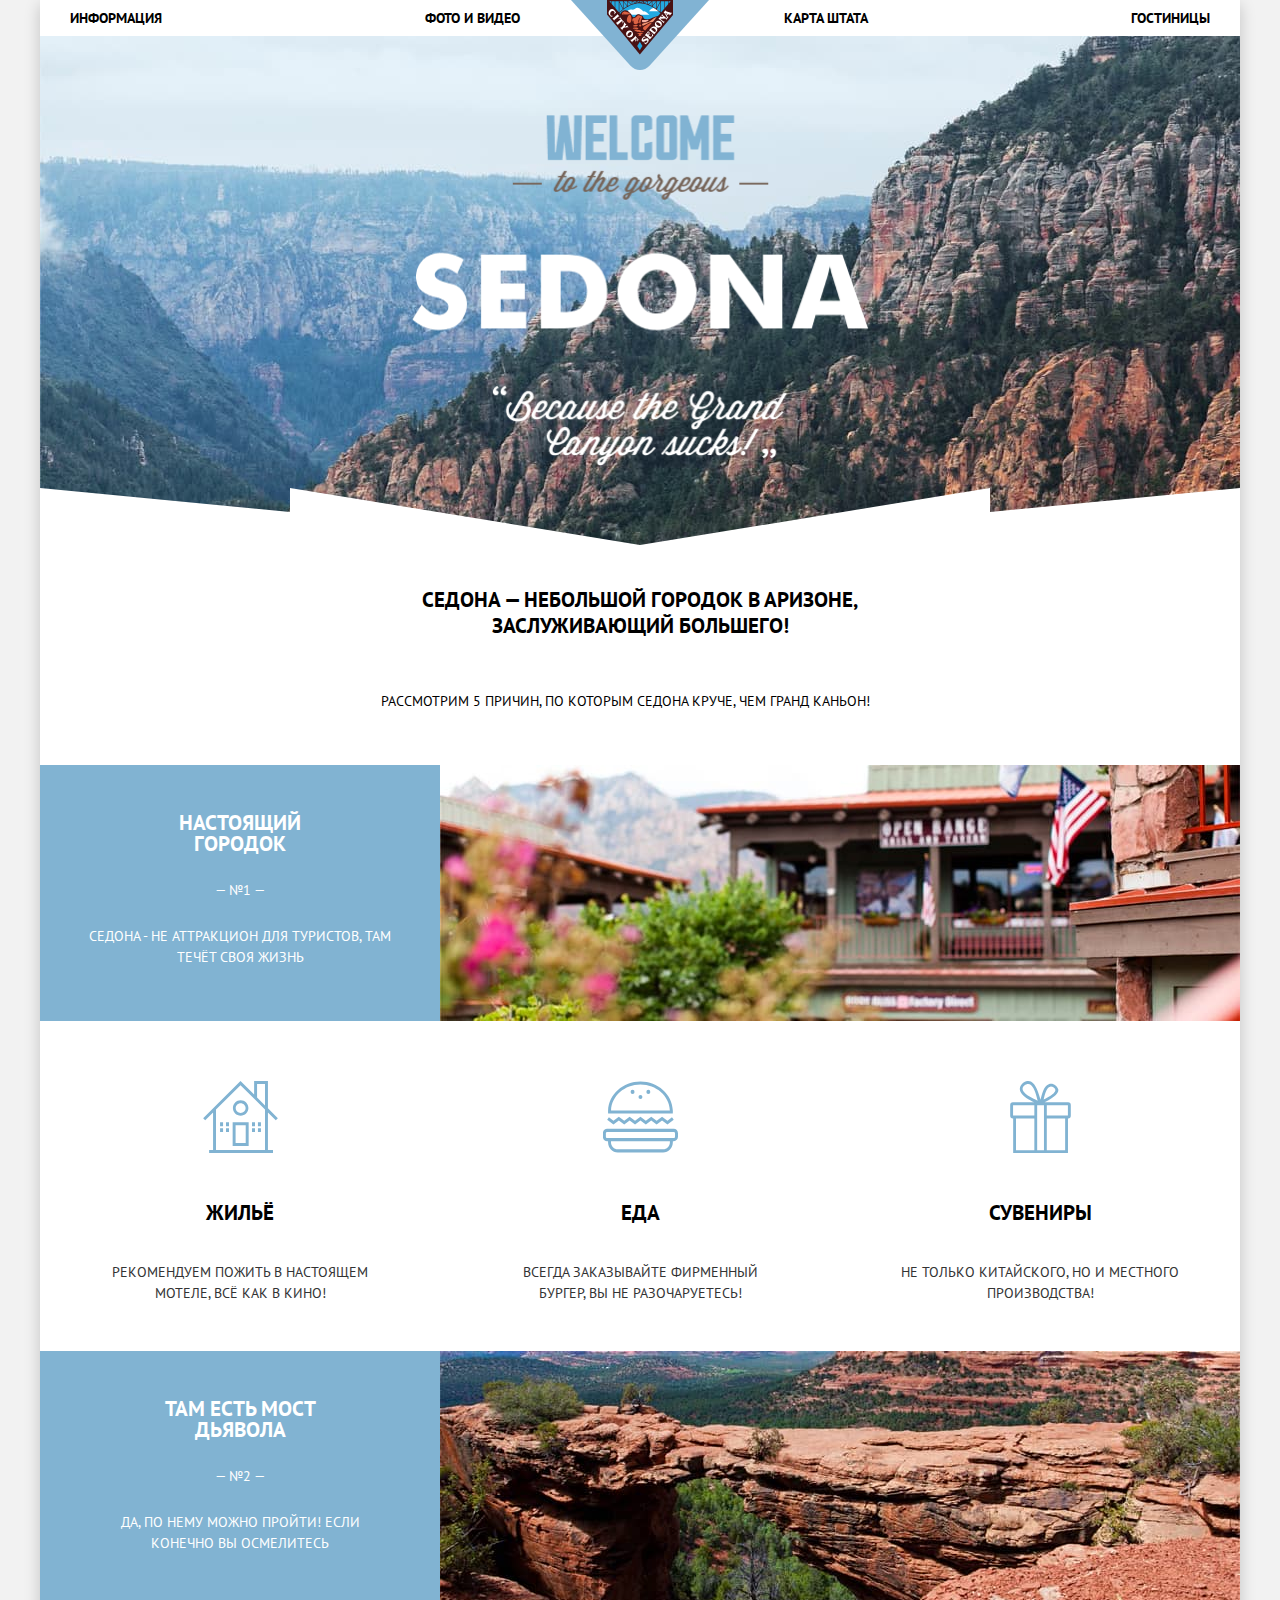
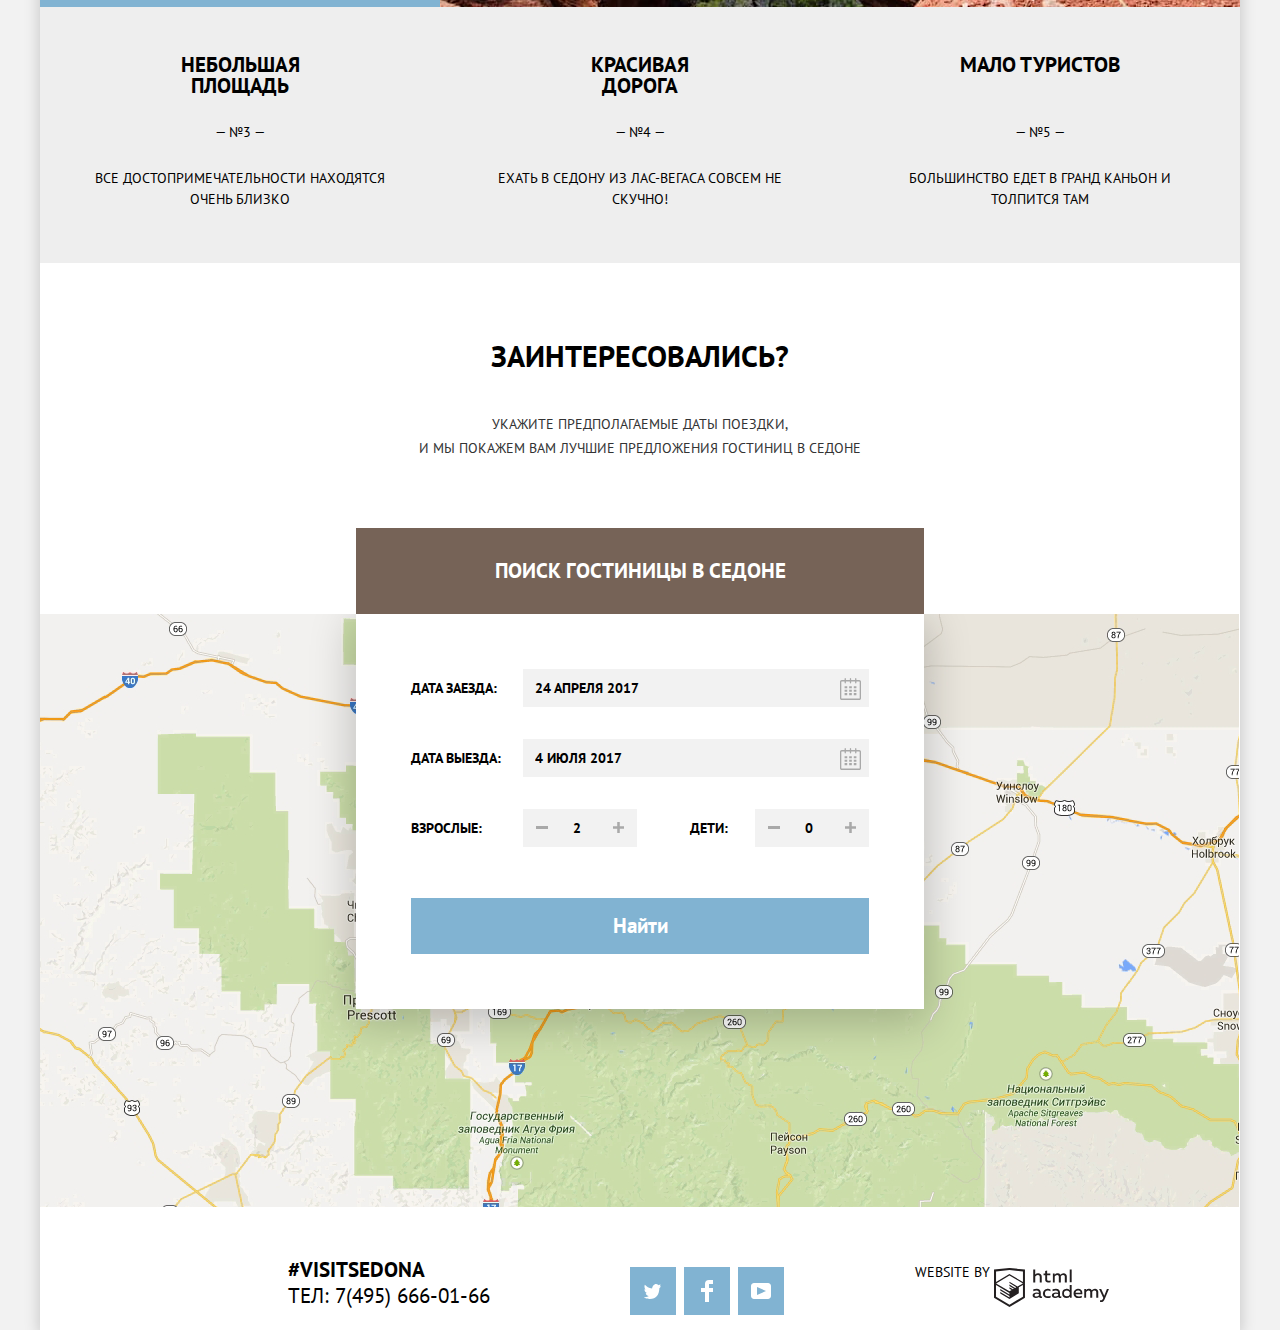
==== commit 738f52e0: "5. Введение в CSS" ====
--- a/index.html
+++ b/index.html
@@ -28,127 +28,145 @@
         <img src="img/welcome.png" width="457" height="351"
           alt="Добро пожаловать в прекрасную Седону! Потому что Гранд Каньон это полный отстой!">
       </div>
-      <section class="advantages">
-        <h2 class="visually-hidden">Преимущества Седоны</h2>
-        <p class="motto">Седона — небольшой городок в Аризоне,<br>заслуживающий большего!</p>
-        <p class="intro">Рассмотрим 5 причин, по которым Седона круче, чем Гранд Каньон!</p>
-        <dl class="advantages-list">
-          <div class="advantage-item illustrated">
-            <dt class="advantage-title">
-              Настоящий городок
-            </dt>
-            <dd>
+      <section class="advantages"></section>
+      <h2 class="visually-hidden">Преимущества Седоны</h2>
+      <p class="motto">Седона — небольшой городок в Аризоне,<br>заслуживающий большего!</p>
+      <p class="intro">Рассмотрим 5 причин, по которым Седона круче, чем Гранд Каньон!</p>
+      <ul class="big-advantages-list">
+        <li>
+          <div class="big-advantage-item">
+            <span class="advantage-text">
+              <h3 class="advantage-title">Настоящий городок</h3>
               <p class="advantage-number">— №1 —</p>
               <p class="advantage-details">Седона - не аттракцион для туристов, там течёт своя жизнь</p>
-            </dd>
-            <dd class="picture">
-              <img src="img/real-city.jpg" width="800" height="256" alt="Уголок Седоны">
-            </dd>
-          </div>
-          <div class="advantage-item illustrated">
-            <dt class="advantage-title">
-              Там есть Мост дьявола
-            </dt>
-            <dd>
+            </span>
+            <img src="img/real-city.jpg" width="800" height="256" alt="Уголок Седоны">
+          </div>
+        </li>
+        <li>
+          <article class="tips">
+            <h2 class="visually-hidden">Рекомендации гостям Седоны</h2>
+            <ul class="tips-list">
+              <li>
+                <div class="tip accomodation">
+                  <h3 class="tip-title">Жильё</h3>
+                  <p class="tip-details">
+                    Рекомендуем пожить в настоящем мотеле, всё как в кино!
+                  </p>
+                </div>
+              </li>
+              <li>
+                <div class="tip meal">
+                  <h3 class="tip-title">Еда</h3>
+                  <p class="tip-details">
+                    Всегда заказывайте фирменный бургер, вы не разочаруетесь!
+                  </p>
+                </div>
+              </li>
+              <li>
+                <div class="tip souvenirs">
+                  <h3 class="tip-title">Сувениры</h3>
+                  <p class="tip-details">
+                    Не только китайского, но и местного производства!
+                  </p>
+                </div>
+              </li>
+            </ul>
+          </article>
+        </li>
+        <li>
+          <div class="big-advantage-item">
+            <span class="advantage-text">
+              <h3 class="advantage-title">Там есть Мост дьявола</h3>
               <p class="advantage-number">— №2 —</p>
               <p class="advantage-details">Да, по нему можно пройти! Если конечно вы осмелитесь</p>
-            <dd class="picture">
-              <img src="img/devil-bridge.jpg" width="800" height="256"
-                alt="Мост дьявола. По факту просто скала с дырой.">
-            </dd>
-          </div>
-          <div class="advantage-item">
-            <dt class="advantage-title">
-              Небольшая площадь
-            </dt>
-            <dd>
-              <p class="advantage-number">— №3 —</p>
-              <p class="advantage-details">все достопримечательности находятся очень близко</p>
-            </dd>
-          </div>
-          <div class="advantage-item">
-            <dt class="advantage-title">
-              Красивая дорога
-            </dt>
-            <dd>
-              <p class="advantage-number">— №4 —</p>
-              <p class="advantage-details">ехать в седону из лас-вегаса совсем не скучно!</p>
-            </dd>
-          </div>
-          <div class="advantage-item">
-            <dt class="advantage-title">
-              Мало туристов
-            </dt>
-            <dd>
-              <p class="advantage-number">— №5 —</p>
-              <p class="advantage-details">большинство едет в гранд каньон и толпится там</p>
-            </dd>
-          </div>
-
-        </dl>
-      </section>
-
-
-      <section class="tips">
-        <!-- Наложить div поверх Причин-->
-        <h2 class="visually-hidden">Рекомендации гостям Седоны</h2>
-        <dl class="tips-list">
-          <div class="tip accomodation">
-            <dt class="tip-title">
-              Жильё
-            </dt>
-            <dd class="tip-details">
-              Рекомендуем пожить в настоящем мотеле, всё как в кино!
-            </dd>
-          </div>
-          <div class="tip meal">
-            <dt class="tip-title">
-              Еда
-            </dt>
-            <dd class="tip-details">
-              Всегда заказывайте фирменный бургер, вы не разочаруетесь!
-            </dd>
-          </div>
-          <div class="tip souvenirs">
-            <dt class="tip-title">
-              Сувениры
-            </dt>
-            <dd class="tip-details">
-              Не только китайского, но и местного производства!
-            </dd>
-          </div>
-        </dl>
-      </section>
-
-
-      <section class="hotel-search" style="display: flex; flex-direction: column;">
-        <h2>Поиск гостиницы в Седоне</h2>
-        <div class="interest" style="order: -1">
+            </span>
+            <img src="img/devil-bridge.jpg" width="800" height="256" alt="Мост дьявола. По факту просто скала с дырой.">
+          </div>
+        </li>
+      </ul>
+      <ul class="small-advantages-list">
+        <li>
+          <div class="small-advantage-item">
+            <h3 class="advantage-title">Небольшая площадь</h3>
+            <p class="advantage-number">— №3 —</p>
+            <p class="advantage-details">все достопримечательности находятся очень близко</p>
+          </div>
+        </li>
+        <li>
+          <div class="small-advantage-item">
+            <h3 class="advantage-title">Красивая дорога</h3>
+            <p class="advantage-number">— №4 —</p>
+            <p class="advantage-details">ехать в седону из лас-вегаса совсем не скучно!</p>
+          </div>
+        </li>
+        <li>
+          <div class="small-advantage-item">
+            <h3 class="advantage-title">Мало туристов</h3>
+            <p class="advantage-number">— №5 —</p>
+            <p class="advantage-details">большинство едет в гранд каньон и толпится там</p>
+          </div>
+        </li>
+      </ul>
+      </section>
+      <section class="hotel-search">
+        <div class="interest">
+          <h2>Поиск гостиницы в Седоне</h2>
+          <p>Укажите предполагаемые даты поездки,<br>и мы покажем вам лучшие предложения гостиниц в Седоне</p>
           <h3>Заинтересовались?</h3>
-          <p>Укажите предполагаемые даты поездки,<br>и мы покажем вам лучшие предложения гостиниц в Седоне</p>
         </div>
-        <div class="search-popup">
-          <form class="search-form" name="hotel_search" method="get" action="https://echo.htmlacademy.ru/">
-            <label for="field_enter_date">Дата заезда:</label><input type="text" name="enter_date" id="field_enter_date"
-              placeholder="24 апреля 2017">
-            <label for="field_exit_date">Дата выезда:</label><input type="text" name="exit_date" id="field_exit_date"
-              placeholder="4 июля 2017">
-            <label for="field_adults_number">Взрослые:</label>
-            <button type="button" class="decrement">-</button>
-            <input type="text" name="adults_number" id="field_adults_number" placeholder="2">
-            <button type="button" class="increment">+</button>
-            <label for="field_children_number">Дети:</label>
-            <button type="button" class="decrement">-</button>
-            <input type="text" name="children_number" id="field_children_number" placeholder="0">
-            <button type="button" class="increment">+</button>
-            <button type="submit">Найти</button>
-          </form>
+        <div class="wrapper-map">
+          <div class="search-popup opened-popup">
+            <form class="search-form" name="hotel_search" method="get" action="https://echo.htmlacademy.ru/">
+              <label for="field_enter_date">
+                Дата заезда:
+                <span class="input-date">
+                  <input type="text" name="enter_date" id="field_enter_date" value="24 АПРЕЛЯ 2017">
+                  <button class="small-button" type="button">
+                    <img src="img/calendar.svg" width="21" height="23" alt="календарь">
+                  </button>
+                </span>
+              </label>
+              <label for="field_exit_date">
+                Дата выезда:
+                <span class="input-date">
+                  <input type="text" name="exit_date" id="field_exit_date" value="4 ИЮЛЯ 2017">
+                  <button class="small-button" type="button">
+                    <img src="img/calendar.svg" width="21" height="23" alt="календарь"></button>
+                </span>
+              </label>
+              <div class="guests-quantity">
+                <label class="label-adults" for="field_adults_number">
+                  Взрослые:
+                  <span class="input-with-buttons">
+                    <button type="button" class="small-button"><img src="img/decrement.svg" width="12" height="3"
+                        alt="минус"></button>
+                    <input type="text" name="adults_number" id="field_adults_number" value="2">
+                    <button type="button" class="small-button"><img src="img/increment.svg" width="11" height="11"
+                        alt="плюс"></button>
+                  </span>
+                </label>
+                <label class="label-children" for="field_children_number">
+                  Дети:
+                  <span class="input-with-buttons">
+                    <button type="button" class="small-button"><img src="img/decrement.svg" width="12" height="3"
+                        alt="минус"></button>
+                    <input type="text" name="children_number" id="field_children_number" value="0">
+                    <button type="button" class="small-button"><img src="img/increment.svg" width="11" height="11"
+                        alt="плюс"></button>
+                  </span>
+                </label>
+              </div>
+              <button class="button-submit" type="submit">Найти</button>
+            </form>
+          </div>
+          <section class="map">
+            <h2 class="visually-hidden">Карта</h2>
+            <img src="img/map.png" alt="Карта Седоны" width="1199" height="473">
+          </section>
         </div>
       </section>
-      <section class="map">
-        <h2 class="visually-hidden">Карта</h2>
-        <img src="img/map.png" alt="Карта Седоны" width="1199" height="594">
-      </section>
+
     </main>
     <footer class="main-footer">
       <section class="contacts">
@@ -183,6 +201,11 @@
       </section>
     </footer>
   </div>
+  <script>
+    const showButton = document.querySelector(".interest h2");
+    const searchPopup = document.querySelector(".search-popup");
+    showButton.addEventListener("click", evt => { searchPopup.classList.toggle("opened-popup") })
+  </script>
 </body>
 
 </html>--- a/css/style.css
+++ b/css/style.css
@@ -1,462 +1,942 @@
 /* Свойства отсортированы по алфавиту */
 
 :root {
-    --basic-black: black;
-    --basic-blue: #669EC0;
-    --basic-brown: #604E43;
-    --basic-gray: #ABABAB;
-    --basic-dark-blue: #5496BD;
-    --basic-dark-brown: #503E33;
-    --basic-dark-gray: #333333;
-    --basic-gray: #666666;
-    --basic-light-blue: #81B3D2;
-    --basic-light-brown: #766357;
-    --basic-light-gray: #f2f2f2;
-    --basic-red: #FF0000;
-    --basic-white: white;
-
-    --footer-logo-black: #231F20;
-    --footer-logo-gray: #BDBBBC;
-    --input-gray: #F2F2F2;
-    --input-dark-gray: #EBEBEB;
-    --menu-gray: rgba(0, 0, 0, 0.2);
-
-    --search-gray: rgba(0, 0, 0, 0.3);
+  --basic-black: black;
+  --basic-blue: #669ec0;
+  --basic-brown: #604e43;
+  --basic-gray: #ababab;
+  --basic-dark-blue: #5496bd;
+  --basic-dark-brown: #503e33;
+  --basic-dark-gray: #333333;
+  --basic-gray: #666666;
+  --basic-light-blue: #81b3d2;
+  --basic-light-brown: #766357;
+  --basic-light-gray: #f2f2f2;
+  --basic-red: #ff0000;
+  --basic-white: white;
+  --basic-whitish: rgba(255, 255, 255, 0.3);
+
+  --footer-logo-black: #231f20;
+  --footer-logo-gray: #bdbbbc;
+  --input-gray: #f2f2f2;
+  --input-dark-gray: #ebebeb;
+  --menu-gray: rgba(0, 0, 0, 0.2);
+  --advantage-list-gray: #eeeeee;
+  --search-gray: rgba(0, 0, 0, 0.3);
 }
 
 /* Общие настройки */
 
-*, *::after, *::before {
-    box-sizing: border-box;
+*,
+*::after,
+*::before {
+  box-sizing: border-box;
 }
 
 body {
-    background-color: var(--basic-light-gray);
-    color: var(--basic-black);
-    font-family:"PT Sans","Arial",sans-serif;
-    font-size: 14px;
-    font-weight: normal;
-    line-height: 21px;
-    min-width: 1200px;
-    padding:0 10px;
-    text-transform:uppercase;
+  background-color: var(--basic-light-gray);
+  color: var(--basic-black);
+  font-family: "PT Sans", "Arial", sans-serif;
+  font-size: 14px;
+  font-weight: normal;
+  line-height: 21px;
+  min-width: 1200px;
+  padding: 0 10px;
+  text-transform: uppercase;
+}
+
+a {
+  color: var(--basic-black);
+  text-decoration: none;
+}
+
+img {
+  height: auto;
+  max-width: 100%;
+  margin: 0 auto;
+}
+
+ul {
+  list-style: none;
+  padding: 0;
+}
+
+/* Строка навигации вверху экрана */
+
+.logo {
+  box-sizing: content-box;
+  left: calc(50% - 138px / 2);
+  position: absolute;
+  top: 0;
+  width: 138px;
+}
+
+.main-wrapper {
+  background-clip: content-box;
+  background-color: var(--basic-white);
+  box-shadow: 0 5px 15px 0 rgba(0, 1, 1, 0.2);
+  margin: auto;
+  width: 1200px;
+}
+
+.main-navigation {
+  background-color: transparent;
+  font-weight: bold;
+  line-height: 26px;
+}
+
+.main-navigation ul {
+  display: flex;
+  justify-content: space-between;
+  margin: 0;
+  padding: 5px 30px;
+}
+
+.main-navigation a:not([href]) {
+  color: var(--basic-light-brown);
+}
+
+.main-navigation a:hover {
+  color: var(--basic-light-blue);
+}
+
+.main-navigation a:active {
+  color: var(--menu-gray);
+}
+
+/* Большое изображение на главной странице */
+
+.welcome {
+  background: url("../img/intro-mask.svg") no-repeat 0 452px,
+    url("../img/index-background.jpg") no-repeat left top / cover;
+  background-color: #5496bd;
+  display: flex;
+  height: 509px;
+}
+
+.welcome img {
+  margin: auto;
+}
+
+/* Вступление */
+
+.motto {
+  font-size: 21px;
+  font-weight: bold;
+  height: 80px;
+  line-height: 26px;
+  margin-left: auto;
+  margin-right: auto;
+  margin-top: 42px;
+  text-align: center;
+  width: 470px;
+}
+
+.intro {
+  font-size: 14px;
+  font-weight: normal;
+  height: 26px;
+  line-height: 26px;
+  margin: 17px auto 51px;
+  width: 519px;
+}
+
+/* 5 причин, по которым Седона круче, чем Гранд Каньон */
+
+.big-advantages-list {
+    margin: 0;
+    padding: 0;
+    border: 0
+}
+
+.big-advantage-item {
+  display: flex;
+  color: var(--basic-black);
+  margin: 0;
+  padding: 0;
+  width: 1200px;
+  min-height: 256px;
+}
+
+.advantage-text {
+  background-color: var(--basic-light-blue);
+  color: var(--basic-white);
+  width: 400px;
+  min-height: 256px;
+  padding-top: 47px;
+}
+
+.advantage-image {
+  width: 800px;
+}
+
+.advantage-title {
+  display: block;
+  margin: 0;
+  padding: 0;
+  width: 400px;
+}
+
+.advantage-item img {
+  width: 800px;
+}
+
+.advantage-item:nth-child(2) img {
+  order: -1;
+}
+
+.advantage-title {
+  font-size: 21px;
+  font-weight: bold;
+  height: 43px;
+  line-height: 21px;
+  margin: 0 auto;
+  text-align: center;
+  width: 160px;
+}
+
+.advantage-number {
+  font-size: 14px;
+  font-weight: normal;
+  height: 21px;
+  line-height: 21px;
+  margin: 0 auto;
+  margin-top: 25px;
+  text-align: center;
+  width: auto;
+}
+
+.advantage-details {
+  font-size: 14px;
+  font-weight: normal;
+  height: 43px;
+  line-height: 21px;
+  margin: 0 auto;
+  margin-top: 25px;
+  text-align: center;
+  width: 305px;
+}
+
+.small-advantages-list {
+  background-color: var(--advantage-list-gray);
+  display: flex;
+  color: var(--basic-black);
+  margin: 0;
+  padding: 0;
+  width: 1200px;
+  min-height: 256px;
+  flex-wrap: wrap;
+  z-index: 3;
+  position: relative;
+}
+
+.small-advantage-item {
+  margin: 0;
+  padding: 0;
+  padding-top: 160px;
+  text-align: center;
+  width: 400px;
+  padding-top: 47px;
+}
+
+/* Советы гостям Седоны*/
+
+.tips-list {
+  display: flex;
+  flex-wrap: wrap;
+  width: 1200px;
+  align-items: stretch;
+  min-height: 330px;
+  margin: 0;
+  padding: 0;
+}
+
+.tip {
+  background-repeat: no-repeat;
+  background-size: 75px 72px;
+  background-position: 50% 60px;
+  margin: 0;
+  padding: 0;
+  padding-top: 160px;
+  text-align: center;
+  width: 400px;
+}
+
+.tip h3 {
+  display: block;
+  font-size: 21px;
+  font-weight: bold;
+  margin-bottom: 0;
+}
+
+.tip p {
+  color: var(--basic-dark-gray);
+  font-size: 14px;
+  font-weight: normal;
+  padding: 0 60px;
+  padding-top: 25px;
+}
+
+.accomodation {
+  background-image: url(../img/accomodation.svg);
+}
+
+.meal {
+  background-image: url(../img/meal.svg);
+}
+
+.souvenirs {
+  background-image: url(../img/souvenirs.svg);
+}
+
+/* Заинтересовались? */
+
+.interest {
+  display: flex;
+  flex-direction: column-reverse;
+  justify-content: center;
+  align-items: center;
+  padding: 0;
+  padding-top: 51px;
+  text-align: center;
+  position: relative;
+  z-index: 3;
+  background-color: var(--basic-white);
+}
+
+.interest h2 {
+  display: inline-flex;
+  justify-content: center;
+  align-items: center;
+  margin-bottom: 0;
+  font-weight: bold;
+  font-size: 21px;
+  line-height: 26px;
+  color: #ffffff;
+  background-color: #766357;
+  width: 568px;
+  min-height: 86px;
+  cursor: pointer;
+}
+
+.interest h3 {
+  font-size: 30px;
+  font-weight: bold;
+  line-height: 24px;
+}
+
+.interest p {
+  color: var(--basic-dark-gray);
+  font-size: 14px;
+  font-weight: normal;
+  line-height: 24px;
+  text-align: center;
+  margin-bottom: 51px;
+}
+
+.wrapper-map {
+  position: relative;
+}
+.map {
+  z-index: 1;
+}
+
+.search-popup {
+  background-color: white;
+  position: absolute;
+  width: 568px;
+  height: 395px;
+  left: 316px;
+  top: -395px;
+  box-shadow: 0 10px 40px 5px rgba(0, 0, 0, 0.2);
+  z-index: 2;
+  visibility: visible;
+  transition-property: top;
+  transition-timing-function: ease-out;
+  transition-duration: 0.2s;
+}
+
+.opened-popup {
+    top: 0;
+ }
+ 
+.search-popup .search-form {
+  display: flex;
+  flex-direction: column;
+  justify-content: space-between;
+  align-items: center;
+  height: 395px;
+  width: 458px;
+  margin: 0 auto;
+  padding: 55px 0;
+}
+
+
+.search-form .guests-quantity {
+  display: flex;
+  justify-content: space-between;
+  width: 100%;
+}
+
+.search-form label {
+  font-size: 14px;
+  line-height: 26px;
+  font-weight: bold;
+  display: flex;
+  justify-content: space-between;
+  align-items: center;
+  flex-wrap: nowrap;
+  width: 458px;
+}
+
+.search-form .label-adults {
+  width: 226px;
+}
+
+.search-form  .label-children {
+  width: 179px;
+}
+
+.input-with-buttons {
+  width: 114px;
+  font-size: 0px;
+  line-height: 0;
+  background-color: var(--basic-light-gray);
+}
+
+.input-with-buttons input {
+  background-color: var(--basic-light-gray);
+  width: 38px;
+  font-size: 14px;
+  font-weight: bold;
+  padding: auto;
+  padding: 6px 12px;
+  vertical-align: top;
+  height: 38px;
+  border: none;
+}
+
+.input-date {
+  width: 346px;
+  background-color: var(--basic-light-gray);
+  border: none;
+  margin: 0;
+  padding: 0;
+  font-size: 0px;
+  line-height: 0;
+  text-align: left;
+}
+
+.input-date input {
+  font-size: 14px;
+  line-height: 26px;
+  font-weight: bold;
+  margin: 0;
+  padding: 6px 12px;
+  border: none;
+  height: 38px;
+  color: var(--basic-black);
+  width: 308px;
+  background-color: var(--basic-light-gray);
+  vertical-align: top;
+}
+
+.input-date input:hover {
+  background-color: var(--input-dark-gray);  
+}
+
+.input-date input:focus {
+  background-color: var(--basic-white);  
+}
+
+.small-button {
+  width: 38px;
+  height: 38px;
+  background-color: var(--basic-light-gray);
+  margin: 0;
+  padding: auto;
+  border: none;
+  vertical-align: top;
+}
+
+.small-button img {
+  margin: 0;
+  padding: auto;
+}
+
+.small-button img:hover {
+  filter: brightness(0);
+}
+
+.small-button img:active {
+  filter:  brightness(0.8) sepia(1) hue-rotate(140deg) saturate(2);
+  /* brightness(66%) hue-rotate(140deg) saturate(47%) sepia(0); */
+}
+/* sepia(1) hue-rotate(180deg) saturate(5)
+ */
+.button-submit {
+  display: block;
+  font-size: 21px;
+  font-weight: bold;
+  color: var(--basic-white);
+  width: 100%;
+  padding-top: 16px;
+  padding-bottom: 16px;
+  margin: 0;
+  margin-top: 20px;
+  border: none;
+  background-color: var(--basic-light-blue);
+  width: 458px;
+}
+
+/* Форма расширенного поиска */
+
+.form-filter {
+  background-color: #5496bd;
+  background-image: url("../img/hotels-background.jpg");
+  background-repeat: no-repeat;
+  background-size: cover;
+  color: white;
+  padding-top: 25px;
+  padding-left: 72px;
+  display: flex;
+  min-height: 217px;
+  justify-content: flex-start;
+}
+
+.filter-checkboxes {
+  border: none;
+  display: flex;
+  flex-direction: column;
+  margin: 0;
+  padding: 0;
+  min-width: 135px;
+}
+
+.filter-checkboxes:nth-child(2) {
+  margin-left: 119px;
+}
+
+.filter-checkboxes label {
+  margin-bottom: 23px;
+}
+
+.filter-checkboxes label:first-child {
+  margin-bottom: 29px;
+  font-size: 16px;
+  font-weight: bold;
+}
+
+.filter-checkboxes input[type="checkbox"] {
+  display: none;
+}
+
+.filter-checkboxes input[type="checkbox"] + span::before {
+  content: "";
+  background-image: url("../img/checkbox-off.svg");
+  background-position: left center;
+  background-repeat: no-repeat;
+  display: inline-block;
+  width: 27px;
+  height: 23px;
+  margin-right: 16px;
+}
+
+.filter-checkboxes input[type="checkbox"]:checked + span::before {
+  content: "";
+  background-image: url("../img/checkbox-on.svg");
+  background-position: left center;
+  background-repeat: no-repeat;
+  display: inline-block;
+  width: 27px;
+  height: 23px;
+}
+
+.filter-checkboxes span {
+  display: inline-flex;
+  align-items: center;
+  font-size: 14px;
+  font-weight: normal;
+}
+
+.filter-slider-set {
+  margin-left: auto;
+  margin-right: 70px;
+  padding: 0;
+  width: 320px;
 } 
 
-a {
-    color: var(--basic-black);
-    text-decoration: none;
-}
+.filter-slider-set h3 {
+  margin: 0;
+  margin-bottom: 15px;
+  padding: 0;
+}
+
+.slider-inputs {
+  border: 2px solid var(--basic-white);
+  padding: 5px 0;
+  background-color: transparent;
+  height: 36px;
+}
+
+.slider-inputs span {
+  display: inline-block;
+  padding: 0 auto;
+  background-color: transparent;
+  width: 155px;
+  font-size: 14px;
+  text-align: center;
+  outline: none;
+}
+
+.slider-inputs span:first-child {
+  border-right: 2px solid var(--basic-white);
+}
+
+.slider-inputs span::before {
+  content: "ДО ";
+}
+
+.slider-inputs span:first-child::before {
+  content: "ОТ ";
+}
+
+
+.slider {
+  position: relative;
+  margin: 0 auto;
+  width: 317px;
+  height: 2px;
+  background-color: var(--basic-whitish);
+  top: 20px;
+}
+
+.handle {
+  background-color: transparent;
+  background-image: url("../img/filter-button.svg");
+  background-position: 0 0;
+  width: 20px;
+  height: 23px;
+  background-repeat: no-repeat;
+  position: absolute;
+  top: -10px;
+  /* transform: translateX(-10px); */
+}
+
+.min-range {
+  left: 0px;
+}
+
+.max-range {
+  left: 80%;
+}
+
+.range {
+  position: absolute;
+  height: 2px;
+  background-color: var(--basic-white);
+  left: 20px;
+  width: 80%;
+}
+
+.submit-form {
+  margin: 0 auto;
+  margin-top: 55px;
+  margin-left: 85px;
+  width: 137px;
+  height: 36px;
+  background-color: transparent;
+  border: 2px solid var(--basic-white);
+  color: var(--basic-white);
+}
+
+.submit-form:hover {
+  background-color: var(--basic-white);
+  color: var(--basic-black);
+}
+
+  /* 
+  background-color: transparent;
+  text-align: center;
+  color: var(--basic-white);
   
-img {
-    height: auto;
-    max-width: 100%;
-    margin: 0 auto;
-}
-
-ul {
-    list-style:none;
-}
-
-/* Строка навигации вверху экрана */
-
-.logo {
-    box-sizing: content-box;
-    left: calc(50% - 138px / 2);
-    position: absolute;
-    top: 0;
-    width: 138px;
-  }
-
-.main-wrapper {
-    background-clip: content-box;
-    background-color: var(--basic-white);
-    box-shadow: 0 5px 15px 0 rgba(0, 1, 1, .2);
-    margin: auto;
-    width: 1200px;
-}
-
-.main-navigation {
-    background-color: transparent;
+  height: 22px;
+  margin: 0;
+  padding: 0;
+  padding-left: 5px;
+  border: 0;
+} */
+
+.sorting {
+    display: flex;
+    justify-content:flex-start;
+    width: 100%;
+    padding-left: 73px;
+    margin-top: 30px;
+}
+
+.result-quantity {
+    font-size: 21px;
     font-weight: bold;
-    line-height: 26px;
-}
-
-.main-navigation ul {
+    padding: 0;
+    margin: 0;
+    margin-right: 28px;
+    width: 135px;
+}
+
+.sorting-by {
+    width: 73px;
+    padding: 0;
+    margin: 0;
+    margin-right: 40px;
+    font-size: 12px;
+}
+
+
+.sorting-by-list {
     display: flex;
     justify-content: space-between;
+    padding: 0;
     margin: 0;
-    padding: 5px 30px;
-}
-
-.main-navigation a:not([href]) {
-    color: var(--basic-light-brown);
-}
-
-.main-navigation a:hover {
-    color: var(--basic-light-blue);
-}
-
-.main-navigation a:active {
-    color: var(--menu-gray);
-}
-
-/* Большое изображение на главной странице */
-
-.welcome {
-    background: url("../img/intro-mask.svg") no-repeat 0 452px,
-                url("../img/index-background.jpg") no-repeat left top / cover;
-    background-color: #5496BD;
-    display: flex;
-    height: 509px;
-}
-
-.welcome img {
-    margin: auto;
-}
-
-/* Вступление */
-
-.motto {
-    font-size: 21px;
-    font-weight: bold;
-    height: 80px;
-    line-height: 26px;
+    font-size: 12px;
+}
+
+
+.sorting-by-item {
+    margin-right: 30px;
+    color: rgba(0, 0, 0, 0.3);
+    text-decoration: underline;
+    text-decoration-style: dotted;
+    text-decoration-color: var(--basic-light-blue);
+}
+
+.sorting-by-list a:not([href]) {
+  color: var(--basic-light-blue);
+  text-decoration: none;
+}
+
+.sorting-by-item:hover {
+  color: var(--basic-light-blue);
+}
+
+.sorting-by-item:active {
+  color: var(--basic-black);
+  text-decoration: none;
+}
+
+.sorting-order {
     margin-left: auto;
-    margin-right: auto;
-    margin-top: 42px;
-    text-align: center;
-    width: 470px;
-}
-
-.intro {
-    font-size: 14px;
-    font-weight: normal;
-    height: 26px;
-    line-height: 26px;
-    margin: 17px auto 51px;
-    width: 519px;
-}
-
-/* 5 причин, по которым Седона круче, чем Гранд Каньон */
-
-.advantages-list {
-    display: flex; 
-    flex-wrap: wrap;
-}
-
-.advantage-item {
-    color: var(--basic-black);
-    display: flex; 
-    flex-direction: column;
-    flex-wrap: wrap;
-    height: 256px;    
-    margin: 0;
-    padding: 0;
-    width: 400px; 
-}
-
-.advantage-item.illustrated {
-    background-color: var(--basic-light-blue);
-    color: var(--basic-white);
-    width: 1200px;
-}
-
-.advantage-item dt, 
-.advantage-item dd {
-    display: block;
-    margin: 0;
-    padding: 0;
-    width: 400px;
-}
-
-.advantage-item .picture {
-    width: 800px;
-}
-
-.advantage-item:nth-child(2) .picture {
-    order: -1;
-}
-
-.advantage-item .advantage-title {
-    font-size: 21px;
-    font-weight: bold;
-    height: 43px;
-    line-height: 21px;
-    margin: 0 auto;
-    margin-top: 47px;
-    text-align: center;
-    width: 160px;
-}
-
-.advantage-item .advantage-number {
-    font-size: 14px;
-    font-weight: normal;
-    height: 21px;
-    line-height: 21px;
-    margin: 0 auto;
-    margin-top: 25px;
-    text-align: center;
-    width: 51px;
-    white-space: nowrap;
-}
-
-.advantage-item .advantage-details {
-    font-size: 14px;
-    font-weight: normal;
-    height: 43px;
-    line-height: 21px;
-    margin: 0 auto;
-    margin-top: 47px;
-    text-align: center;
-    width: 305px;
-}
-
-/* Советы гостям Седоны*/
-
-.tips-list {
-    display: flex;
-}
-
-.tip {
-    background-repeat: no-repeat;
-    background-size: 75px 72px;
-    background-position: 50% 60px;
-    height: 330px;
-    margin: 0;
-    padding: 0;
-    text-align: center;
-    width: 400px;
-}
-
-.tip dt {
-    font-size: 21px;
-    font-weight: bold;
-    margin-bottom: 0;
-    margin-top: 160px;
-}
-
-.tip dd {
-    color: var(--basic-dark-gray);
-    font-size: 14px;
-    font-weight: normal;
-    padding-bottom: 82px;
-    padding-top: 25px;
-}
-
-.accomodation {
-    background-image: url(../img/accomodation.svg);
-}
-
-.meal {
-    background-image: url(../img/meal.svg);
-}
-
-.souvenirs {
-    background-image: url(../img/souvenirs.svg);
-}
-
-/* Заинтересовались? */
-
-.interest {
-    margin-top: 51px;
-    margin-left: auto;
-    margin-right: auto;
-    padding: 0;
-    text-align: center;
-    margin-bottom: 139px;
-}
-
-.interest h3 {
-    font-size: 30px;
-    font-weight: bold;
-    line-height: 24px;    
-}
-
-.interest p {
-    color: var(--basic-dark-gray);  
-    font-size: 14px;
-    font-weight: normal;
-    line-height: 24px; 
-}
-
-/* Форма расширенного поиска */
-
-.form-filter {
-    background-color: #5496BD;
-    background-image: url("../img/hotels-background.jpg");
-    background-repeat: no-repeat;
-    background-size: cover;
-    color: white;
-    display: flex;
-    justify-content: flex-start;
-}
-
-.filter-checkboxes {
-    border: none;
-    display: flex;
-    flex-direction: column;
-}
-
-.filter-slider-set {
-    border: none;
-    flex-grow: 1;
-    text-align: right;
-}
+}
+
 
 /* Три результата поиска*/
 
 .results {
-    display: flex;
-    flex-direction: column;
-    margin-left: 73px;
+  display: flex;
+  flex-direction: column;
+  margin-left: 73px;
+  margin-right: 71px;
+  margin-top: 30px;
 }
 
 .result-item {
-    display: flex;
-    height: 90px;
-    margin-top: 30px;
-    margin-bottom: 30px;
+  display: flex;
+  height: 90px;
+  margin-top: 30px;
+  margin-bottom: 30px;
 }
 
 .result-photo {
-    order: -1;
+  order: -1;
 }
 
 .result-description {
-    display: flex;
-    flex-direction: column;
-    justify-content: space-between; 
-    width: 400px;   
-    padding-left: 30px;
+  display: flex;
+  flex-direction: column;
+  justify-content: space-between;
+  width: 400px;
+  padding-left: 30px;
 }
 
 .result-description .title {
-    color:var(--basic-black);
-    font-size:21px;
-    line-height:26px;
-    margin: 0;
-    padding: 0;
+  color: var(--basic-black);
+  font-size: 21px;
+  line-height: 26px;
+  margin: 0;
+  padding: 0;
 }
 
 .result-description .row-1 p,
-.result-description .row2 p{
-    margin: 0;
-    padding: 0;
-}
-
-.result-description .price, 
+.result-description .row2 p {
+  margin: 0;
+  padding: 0;
+}
+
+.result-description .price,
 .result-description .category,
 .result-description .details,
 .result-description .booking {
-    color: var(--basic-dark-gray);
-    display: inline-block;
-    font-size: 14px;
-    font-weight: normal;
-    line-height: 21px;
-    padding-right: 7px;
-    width: 110px;
-}
-
-.result-description .button
- {
-    color:#fff;
-    font-weight: bold;    
-    padding:3px 16px;
-    text-align:center
+  color: var(--basic-dark-gray);
+  display: inline-block;
+  font-size: 14px;
+  font-weight: normal;
+  line-height: 21px;
+  padding-right: 7px;
+  width: 110px;
+}
+
+.result-description .button {
+  color: #fff;
+  font-weight: bold;
+  padding: 3px 16px;
+  text-align: center;
 }
 
 .result-description .details {
-    background-color:#81b3d2;
+  background-color: var(--basic-light-blue);
+}
+
+.result-description .details:hover {
+  background-color: var(--basic-blue);
+}
+
+.result-description .details:active {
+  color: var(--basic-whitish);
+  background-color: var(--basic-dark-blue);
 }
 
 .result-description .booking {
-    background-color:#604e43;
-    width: 142px;
+  background-color: var(--basic-light-brown);
+  width: 142px;
+}
+
+.result-description .booking:hover {
+  background-color: var(--basic-brown);
+}
+
+.result-description .booking:active {
+  color: var(--basic-whitish);
+  background-color: var(--basic-dark-brown);
 }
 
 .result-level {
-    align-items: flex-end;
-    display: flex;
-    flex-direction: column;
-    justify-content: space-between;
-    flex-grow: 1;
+  align-items: flex-end;
+  display: flex;
+  flex-direction: column;
+  justify-content: space-between;
+  margin-left: auto;
+}
+
+.rating {
+  display: inline-flex;
+  margin: 0;
+  padding: 0;
+  font-size: 14px;
+  background-color: var(--input-gray);
+  width: 110px;
+  height: 27px;
+  justify-content: center;
+  align-items: center;
+}
+
+.stars {
+  background-image: url("../img/star.svg");
+  background-repeat: repeat-x;
+  background-size: auto auto;  
+  color: transparent;
+  font-size: 0;
+}
+
+.two-stars {
+  width: 36px;
+}
+
+.three-stars {
+  width: 54px;
+}
+
+.four-stars {
+  width: 72px;
 }
 
 /* Футер внизу сраницы*/
 
 .main-footer {
-    align-items: baseline;
-    display: flex;
-    justify-content: space-evenly;
+  align-items: baseline;
+  display: flex;
+  justify-content: space-evenly;
 }
 
 .contacts p {
-    color: var(--basic-black);
-    font-size:21px;
-    line-height:26px; 
-    padding-left: 117px;
-    padding-top: 23px;
+  color: var(--basic-black);
+  font-size: 21px;
+  line-height: 26px;
+  padding-left: 117px;
+  padding-top: 23px;
 }
 
 .hashtag {
-    font-weight: bold;
+  font-weight: bold;
 }
 
 .social-icons {
-    display:flex;
-    justify-content: center;
+  display: flex;
+  justify-content: center;
 }
 
 .social-icons a {
-   display: inline-block;
-   background-color: var(--basic-light-blue);
-   background-repeat: no-repeat;
-   background-position: center;
-   color: transparent;
-   height: 48px;
-   margin-left: 8px;
-   width: 46px;
+  display: inline-block;
+  background-color: var(--basic-light-blue);
+  background-repeat: no-repeat;
+  background-position: center;
+  color: transparent;
+  font-size: 0;
+  height: 48px;
+  margin-left: 8px;
+  width: 46px;
 }
 
 .social-icons a:hover {
-    background-color: var(--basic-blue);
+  background-color: var(--basic-blue);
 }
 
 .social-icons a:active {
-   background-color: var(--basic-dark-blue);
+  background-color: var(--basic-dark-blue);
 }
 
 .social-icons .twitter {
-    background-image: url("../img/twitter.svg");
+  background-image: url("../img/twitter.svg");
 }
 
 .social-icons .facebook {
-    background-image: url("../img/facebook.svg");
+  background-image: url("../img/facebook.svg");
 }
 
 .social-icons .youtube {
-    background-image: url("../img/youtube.svg");
+  background-image: url("../img/youtube.svg");
 }
 
 .logo-academy {
-    display: inline-block;
-    color: transparent;
-    background-image: url("../img/logo-htmlacademy.svg");
-    background-repeat: no-repeat;
-    background-position: center;
-    width: 115px;
-    height: 41px;
+  display: inline-block;
+  color: transparent;
+  font-size: 0;
+  background-image: url("../img/logo-htmlacademy.svg");
+  background-repeat: no-repeat;
+  background-position: center;
+  width: 115px;
+  height: 41px;
 }
 
 /*  Прячем семантические заголовки*/
 
 .visually-hidden {
-    border: 0;
-    clip: rect(0 0 0 0);
-    height: 1px;
-    margin: -1px;
-    overflow: hidden;
-    padding: 0;
-    position: absolute;
-    width: 1px;
-}
+  border: 0;
+  clip: rect(0 0 0 0);
+  height: 1px;
+  margin: -1px;
+  overflow: hidden;
+  padding: 0;
+  position: absolute;
+  width: 1px;
+}
+
